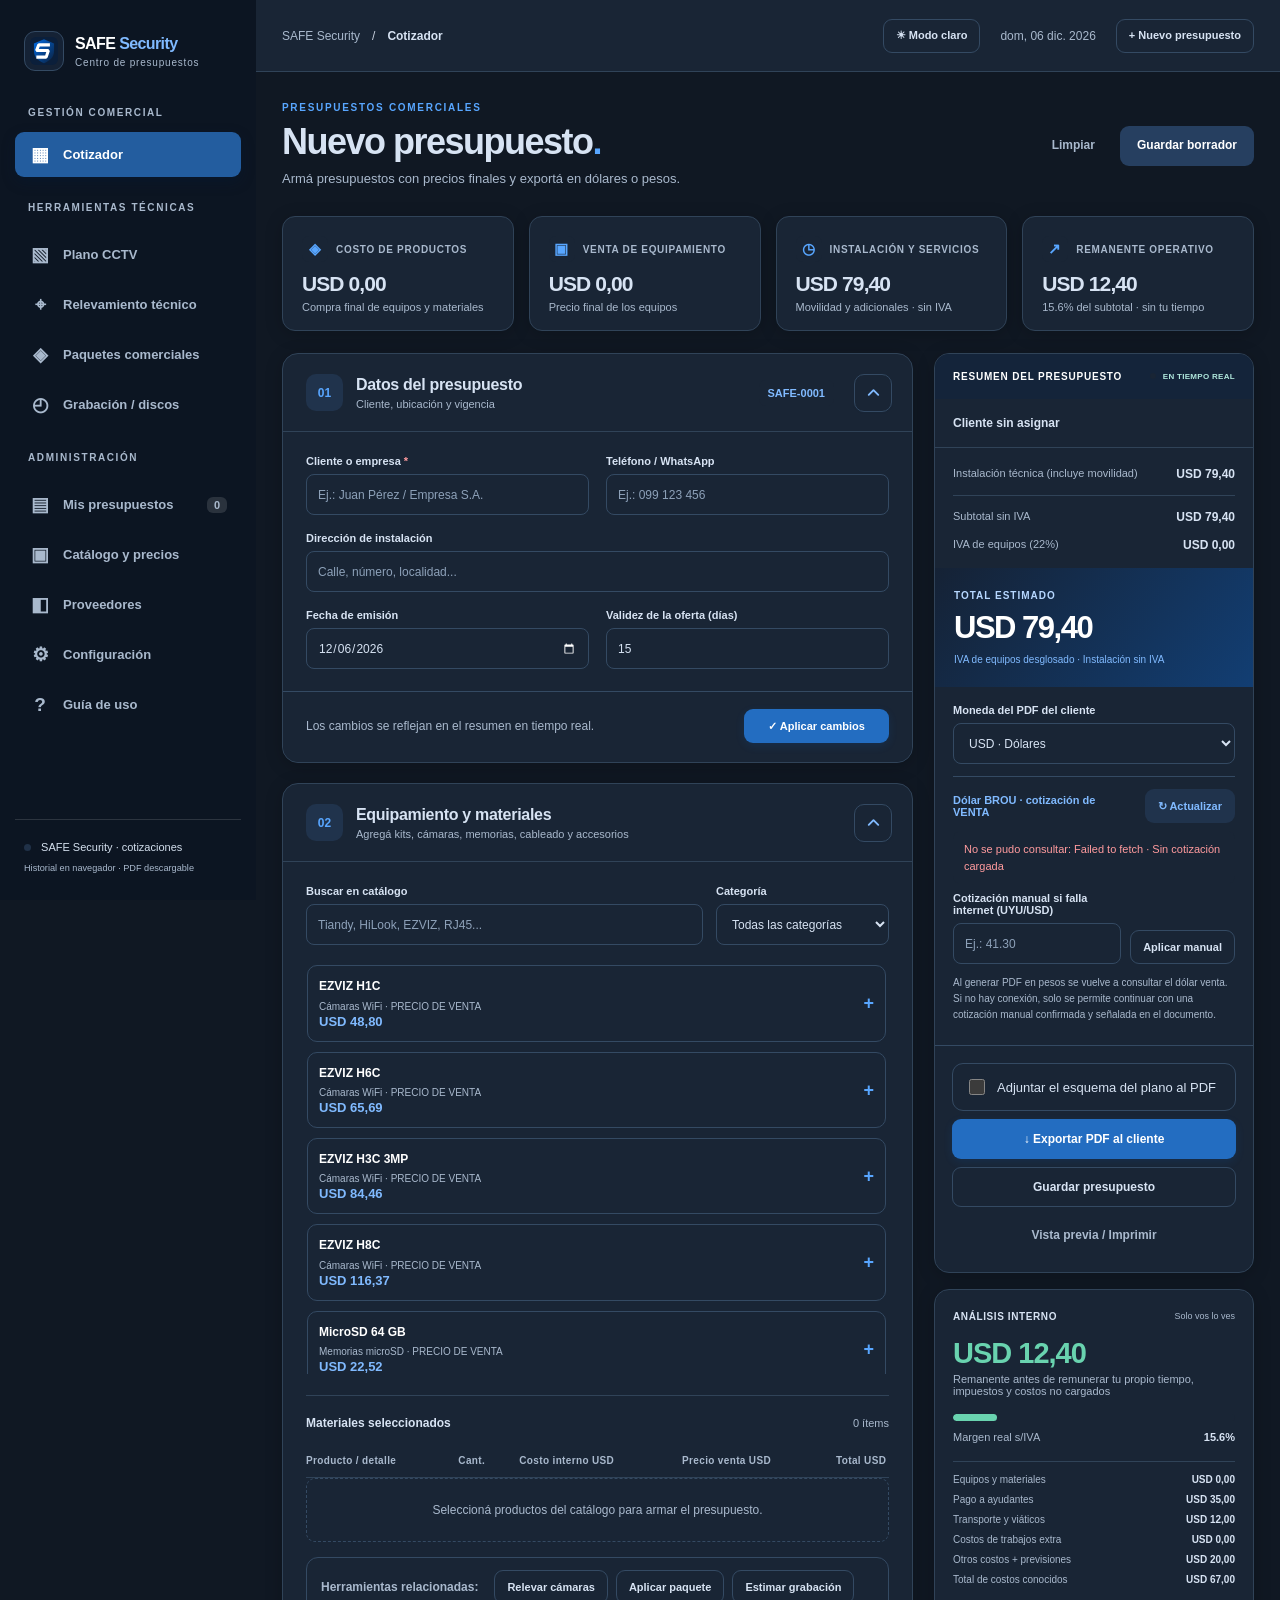
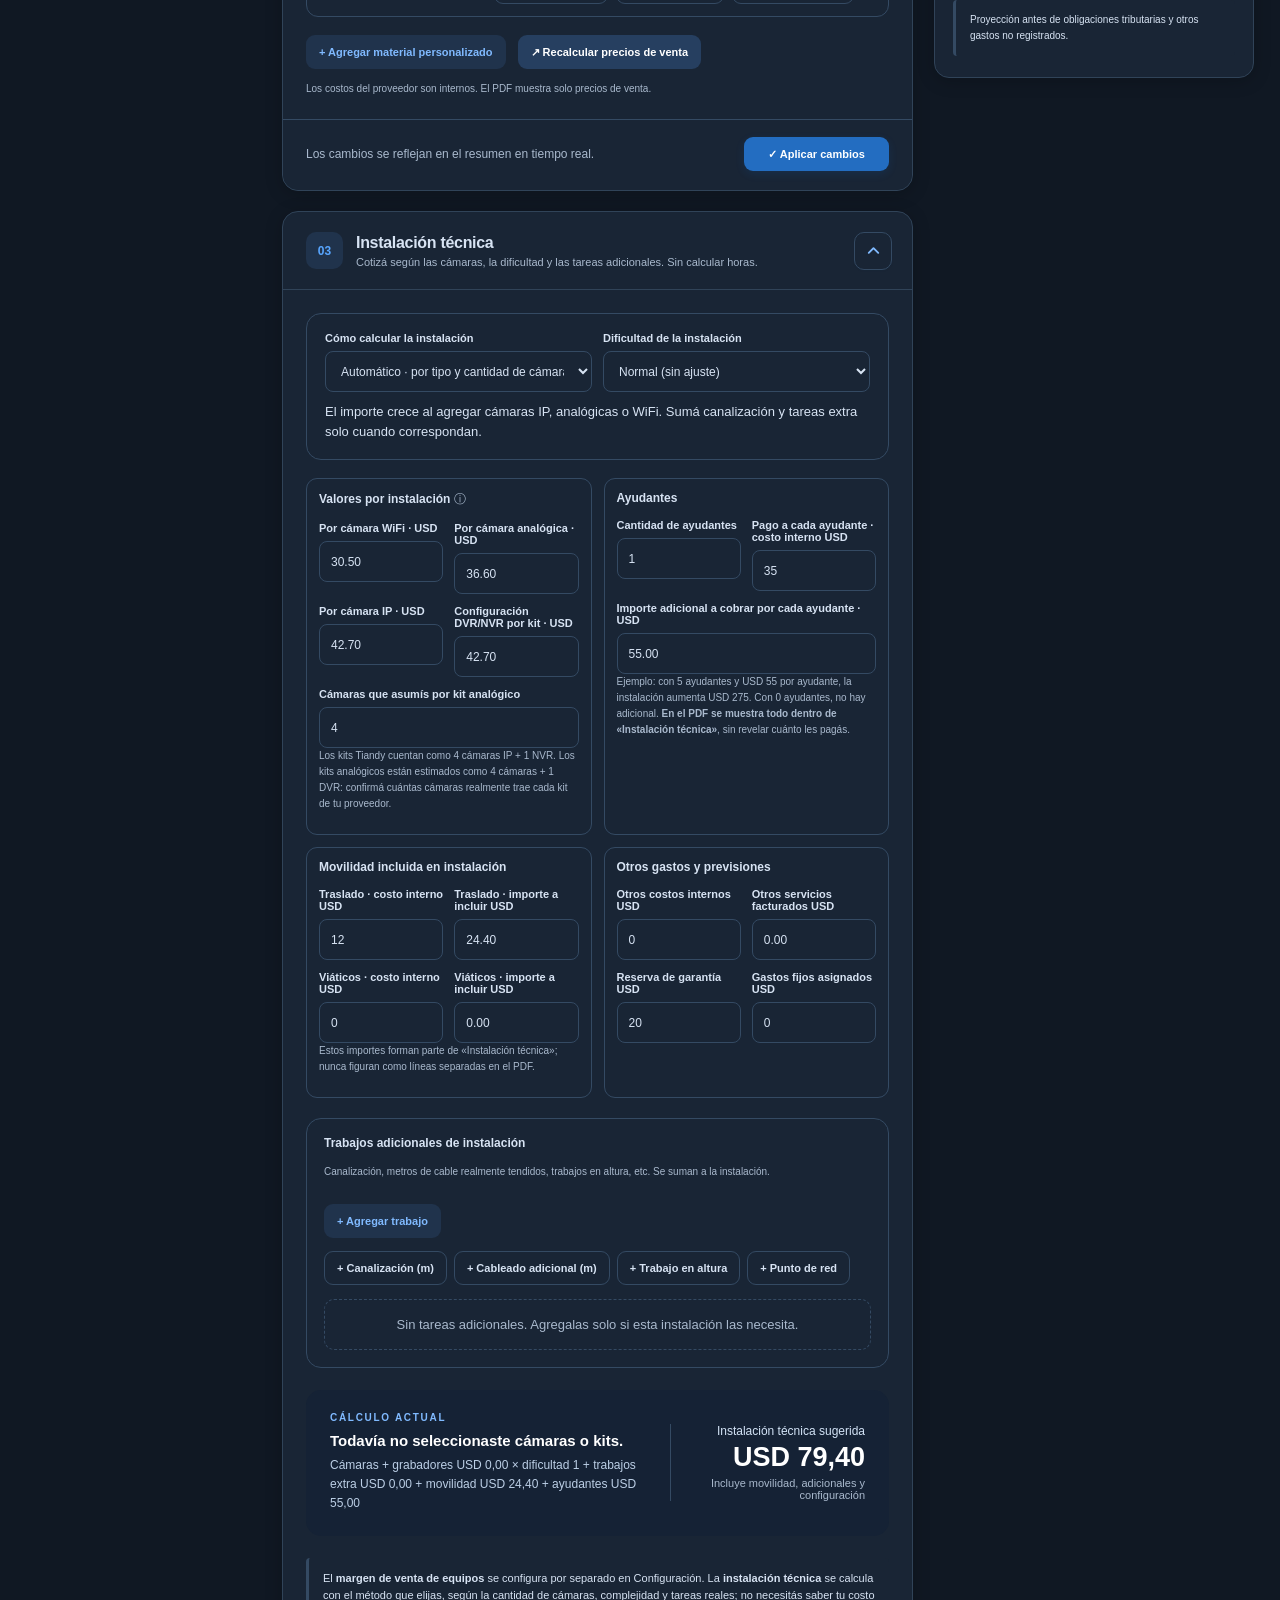
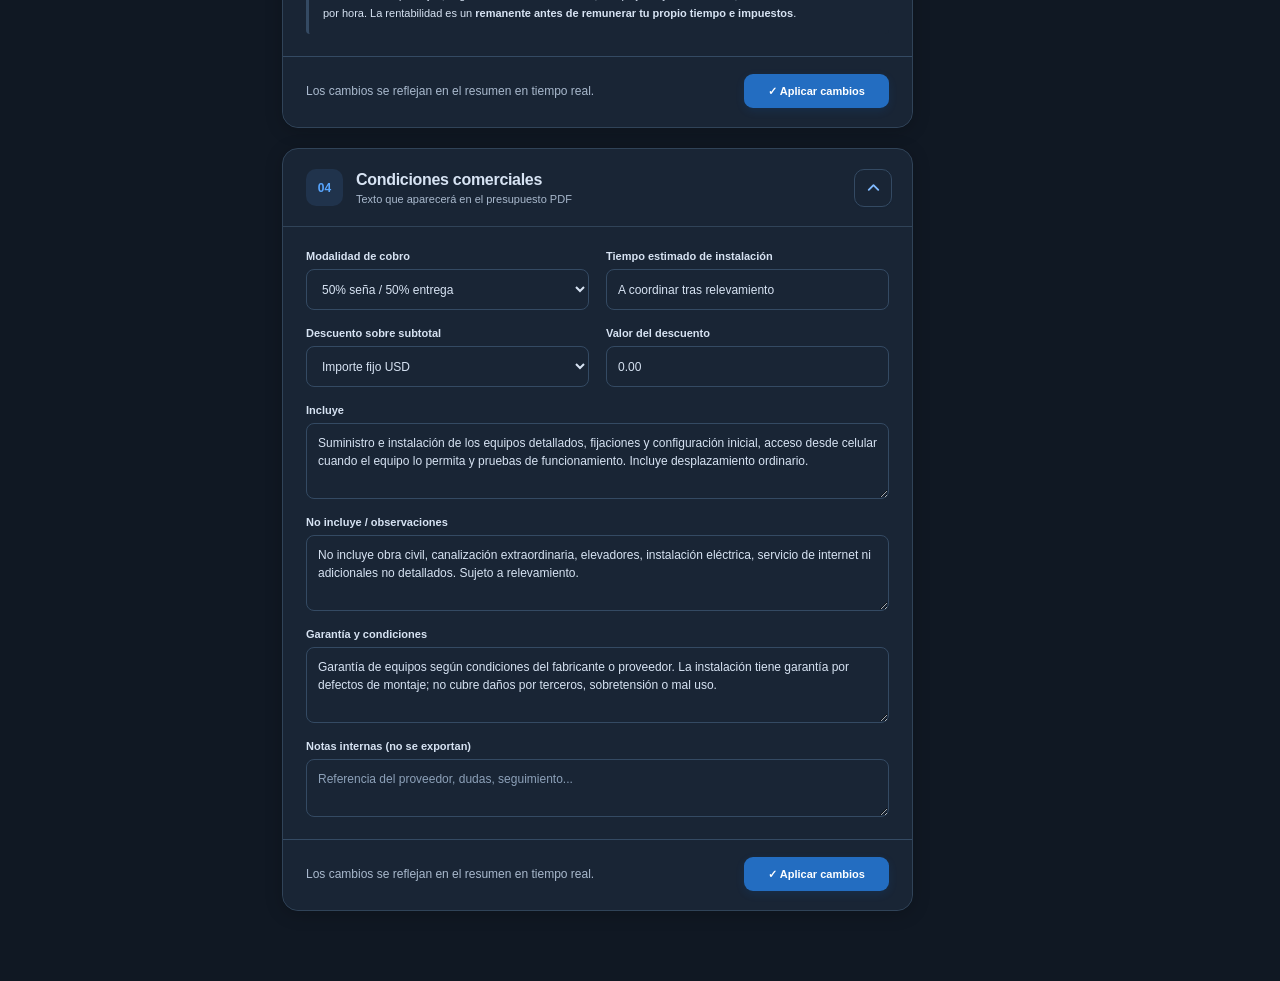
==== index.html @ 1096b764 "feat: SAFE Security Manager v1.9 - cotizador CCTV con planner de planos Cotizador con catalogo de pa" ====
<!doctype html>
<html lang="es-UY">
<head>
  <meta charset="UTF-8"/>
  <meta name="viewport" content="width=device-width,initial-scale=1"/>
  <meta name="theme-color" content="#0b1f3b"/>
  <meta name="description" content="SAFE Security — Cotizador profesional de cámaras, materiales e instalaciones"/>
  <title>SAFE Security | Manager v1.9</title>
  <link rel="icon" type="image/svg+xml" href="assets/favicon.svg"/>
  <script src="theme.js"></script>
  <link rel="stylesheet" href="styles.css"/>
  <link rel="stylesheet" href="dark-theme.css"/>
  <link rel="stylesheet" href="planner-integration.css"/>
</head>
<body>
<div class="app-shell">
  <aside class="sidebar" id="sidebar">
    <div class="side-brand"><div class="side-symbol"><img src="assets/favicon.svg" alt="S"/></div><div><strong>SAFE <span>Security</span></strong><small>Centro de presupuestos</small></div></div>
    <div class="nav-kicker">GESTIÓN COMERCIAL</div>
    <nav aria-label="Navegación principal" id="nav">
      <button class="nav-item is-active" data-view="cotizador"><span class="ico">▦</span> Cotizador</button>
      <div class="nav-kicker nav-kicker-extra">HERRAMIENTAS TÉCNICAS</div>
      <button class="nav-item" data-view="plano"><span class="ico">▧</span> Plano CCTV</button>
      <button class="nav-item" data-view="relevamiento"><span class="ico">⌖</span> Relevamiento técnico</button>
      <button class="nav-item" data-view="paquetes"><span class="ico">◈</span> Paquetes comerciales</button>
      <button class="nav-item" data-view="almacenamiento"><span class="ico">◴</span> Grabación / discos</button>
      <div class="nav-kicker nav-kicker-extra">ADMINISTRACIÓN</div>
      <button class="nav-item" data-view="presupuestos"><span class="ico">▤</span> Mis presupuestos <span class="nav-counter" id="savedCounter">0</span></button>
      <button class="nav-item" data-view="catalogo"><span class="ico">▣</span> Catálogo y precios</button>
      <button class="nav-item" data-view="proveedores"><span class="ico">◧</span> Proveedores</button>
      <button class="nav-item" data-view="configuracion"><span class="ico">⚙</span> Configuración</button>
      <button class="nav-item" data-view="ayuda"><span class="ico">?</span> Guía de uso</button>
    </nav>
    <div class="side-bottom"><span class="connected-dot"></span> SAFE Security · cotizaciones<br/><small class="storage-hint">Historial en navegador · PDF descargable</small></div>
  </aside>

  <div class="main-area">
    <header class="topbar"><button class="mobile-menu btn-icon" id="menuToggle" aria-label="Abrir menú">☰</button><div class="breadcrumb"><span>SAFE Security</span><span class="separator">/</span><strong id="currentPageLabel">Cotizador</strong></div><div class="topbar-right"><button class="btn btn-outline btn-sm" type="button" data-theme-toggle>☀ Modo claro</button><span class="top-date" id="todayLabel"></span><button class="btn btn-outline btn-sm" id="newQuoteTop">+ Nuevo presupuesto</button></div></header>
    <main>
      <section id="view-cotizador" class="view active-view">
        <div class="page-heading"><div><div class="eyebrow">PRESUPUESTOS COMERCIALES</div><h1>Nuevo presupuesto<span class="heading-dot">.</span></h1><p>Armá presupuestos con precios finales y exportá en dólares o pesos.</p></div><div class="heading-actions"><button class="btn btn-ghost" id="resetQuote">Limpiar</button><button class="btn btn-secondary" id="saveQuoteTop">Guardar borrador</button></div></div>
        <div class="metrics" id="metrics"></div>
        <div class="workspace">
          <div class="editor-column">
            <section class="panel collapsible-panel"><div class="panel-head"><div class="panel-icon">01</div><div><h2>Datos del presupuesto</h2><p>Cliente, ubicación y vigencia</p></div><span class="panel-head-right" id="quoteIdChip">SAFE-0001</span></div>
              <div class="panel-body"><div class="field-grid"><label class="field"><span>Cliente o empresa <b>*</b></span><input id="clientName" maxlength="120" placeholder="Ej.: Juan Pérez / Empresa S.A." autocomplete="off"/></label><label class="field"><span>Teléfono / WhatsApp</span><input id="clientPhone" maxlength="60" placeholder="Ej.: 099 123 456"/></label><label class="field field-wide"><span>Dirección de instalación</span><input id="clientAddress" maxlength="180" placeholder="Calle, número, localidad..."/></label><label class="field"><span>Fecha de emisión</span><input id="issueDate" type="date"/></label><label class="field"><span>Validez de la oferta (días)</span><input id="validDays" type="number" min="1" max="365" step="1"/></label></div></div></section>
            <section class="panel collapsible-panel"><div class="panel-head"><div class="panel-icon">02</div><div><h2>Equipamiento y materiales</h2><p>Agregá kits, cámaras, memorias, cableado y accesorios</p></div></div>
              <div class="panel-body"><div class="catalog-controls"><label class="field field-grow"><span>Buscar en catálogo</span><input id="productSearch" placeholder="Tiandy, HiLook, EZVIZ, RJ45..."/></label><label class="field" style="min-width:150px"><span>Categoría</span><select id="categoryFilter"></select></label></div><div class="products-grid" id="productPicker"></div><div class="section-subheading"><strong>Materiales seleccionados</strong><span id="itemCount">0 ítems</span></div><div class="item-table-wrap"><table class="item-table"><thead><tr><th>Producto / detalle</th><th>Cant.</th><th>Costo interno USD</th><th>Precio venta USD</th><th>Total USD</th><th></th></tr></thead><tbody id="quoteItems"></tbody></table><div class="empty-state" id="itemsEmpty">Seleccioná productos del catálogo para armar el presupuesto.</div></div><div class="tech-quicklinks"><span>Herramientas relacionadas:</span><button type="button" class="btn btn-outline btn-sm" data-view="relevamiento">Relevar cámaras</button><button type="button" class="btn btn-outline btn-sm" data-view="paquetes">Aplicar paquete</button><button type="button" class="btn btn-outline btn-sm" data-view="almacenamiento">Estimar grabación</button></div><div class="inline-actions"><button class="btn btn-light btn-sm" id="addCustomProduct">+ Agregar material personalizado</button><button class="btn btn-secondary btn-sm" id="repriceItems">↗ Recalcular precios de venta</button><span class="tiny-muted">Los costos del proveedor son internos. El PDF muestra solo precios de venta.</span></div></div></section>
            <section class="panel collapsible-panel" id="installationSection"><div class="panel-head"><div class="panel-icon">03</div><div><h2>Instalación técnica</h2><p>Cotizá según las cámaras, la dificultad y las tareas adicionales. Sin calcular horas.</p></div></div>
              <div class="panel-body">
                <div class="install-mode-banner">
                  <div class="field-grid two">
                    <label class="field"><span>Cómo calcular la instalación</span><select id="installMode"><option value="auto">Automático · por tipo y cantidad de cámaras</option><option value="percent">Porcentaje sobre sistemas instalados</option><option value="fixed">Precio base manual</option></select></label>
                    <label class="field"><span>Dificultad de la instalación</span><select id="installDifficulty"><option value="simple">Sencilla (−15%)</option><option value="normal">Normal (sin ajuste)</option><option value="complex">Compleja (+30%)</option><option value="veryComplex">Muy compleja (+55%)</option></select></label>
                  </div>
                  <div class="install-mode-description" id="installModeExplanation"></div>
                </div>
                <div class="install-grid install-pricing-grid">
                  <div class="mini-section" id="installAutomaticOptions"><div class="mini-title">Valores por instalación <span class="hint" title="Tarifas sugeridas iniciales; podés modificarlas para cada presupuesto.">ⓘ</span></div><div class="field-grid two">
                    <label class="field"><span>Por cámara WiFi · USD</span><input id="installWifiRate" type="number" min="0" step="1"/></label>
                    <label class="field"><span>Por cámara analógica · USD</span><input id="installAnalogRate" type="number" min="0" step="1"/></label>
                    <label class="field"><span>Por cámara IP · USD</span><input id="installIpRate" type="number" min="0" step="1"/></label>
                    <label class="field"><span>Configuración DVR/NVR por kit · USD</span><input id="installRecorderRate" type="number" min="0" step="1"/></label>
                    <label class="field field-wide"><span>Cámaras que asumís por kit analógico</span><input id="analogCamerasPerKit" type="number" min="0" step="1"/></label>
                  </div><p class="tiny-muted">Los kits Tiandy cuentan como 4 cámaras IP + 1 NVR. Los kits analógicos están estimados como 4 cámaras + 1 DVR: confirmá cuántas cámaras realmente trae cada kit de tu proveedor.</p></div>
                  <div class="mini-section" id="installPercentageOptions" hidden><div class="mini-title">Porcentaje de instalación</div><div class="field-grid"><label class="field"><span>Porcentaje sobre la venta de kits y cámaras (%)</span><input id="installPercent" type="number" min="0" max="500" step="1"/></label></div><p class="tiny-muted">Se calcula solo sobre cámaras WiFi y kits IP/analógicos; no aumenta al agregar memorias, fichas o rollos de cable. Los trabajos extra y la movilidad se suman dentro de instalación técnica.</p></div>
                  <div class="mini-section" id="installFixedOptions" hidden><div class="mini-title">Precio base personalizado</div><div class="field-grid"><label class="field"><span>Instalación base · USD (sin movilidad)</span><input id="installFixed" type="number" min="0" step="1"/></label></div><p class="tiny-muted">Ideal para presupuestos particulares. Se agregan luego los trabajos extra y la movilidad, dentro del mismo concepto «Instalación técnica».</p></div>
                  <div class="mini-section"><div class="mini-title">Ayudantes</div><div class="field-grid two"><label class="field"><span>Cantidad de ayudantes</span><input id="helperQty" type="number" min="0" step="1"/></label><label class="field"><span>Pago a cada ayudante · costo interno USD</span><input id="helperPayEach" type="number" min="0" step="1"/></label><label class="field field-wide"><span>Importe adicional a cobrar por cada ayudante · USD</span><input id="helperSaleEach" type="number" min="0" step="1"/></label></div><p class="tiny-muted">Ejemplo: con 5 ayudantes y USD 55 por ayudante, la instalación aumenta USD 275. Con 0 ayudantes, no hay adicional. <b>En el PDF se muestra todo dentro de «Instalación técnica»</b>, sin revelar cuánto les pagás.</p><p id="helperLegacyNote" class="info-note small" hidden>Este presupuesto se creó antes de esta mejora. Para no modificar el precio original, el adicional de ayudantes se activará cuando cambies su cantidad o el importe a cobrar.</p></div>
                  <div class="mini-section"><div class="mini-title">Movilidad incluida en instalación</div><div class="field-grid two"><label class="field"><span>Traslado · costo interno USD</span><input id="transportCost" type="number" min="0" step="1"/></label><label class="field"><span>Traslado · importe a incluir USD</span><input id="transportSell" type="number" min="0" step="1"/></label><label class="field"><span>Viáticos · costo interno USD</span><input id="perDiemCost" type="number" min="0" step="1"/></label><label class="field"><span>Viáticos · importe a incluir USD</span><input id="perDiemSell" type="number" min="0" step="1"/></label></div><p class="tiny-muted">Estos importes forman parte de «Instalación técnica»; nunca figuran como líneas separadas en el PDF.</p></div>
                  <div class="mini-section"><div class="mini-title">Otros gastos y previsiones</div><div class="field-grid two"><label class="field"><span>Otros costos internos USD</span><input id="otherCost" type="number" min="0" step="1"/></label><label class="field"><span>Otros servicios facturados USD</span><input id="otherSell" type="number" min="0" step="1"/></label><label class="field"><span>Reserva de garantía USD</span><input id="warrantyReserve" type="number" min="0" step="1"/></label><label class="field"><span>Gastos fijos asignados USD</span><input id="overhead" type="number" min="0" step="1"/></label></div></div>
                </div>
                <div class="install-tasks-panel"><div class="install-tasks-heading"><div><div class="mini-title">Trabajos adicionales de instalación</div><p class="tiny-muted">Canalización, metros de cable realmente tendidos, trabajos en altura, etc. Se suman a la instalación.</p></div><button class="btn btn-light btn-sm" id="addInstallTask">+ Agregar trabajo</button></div><div class="install-presets"><button type="button" class="btn btn-outline btn-sm" data-task-preset="canal">+ Canalización (m)</button><button type="button" class="btn btn-outline btn-sm" data-task-preset="cable">+ Cableado adicional (m)</button><button type="button" class="btn btn-outline btn-sm" data-task-preset="altura">+ Trabajo en altura</button><button type="button" class="btn btn-outline btn-sm" data-task-preset="red">+ Punto de red</button></div><div id="installTasksList"></div></div>
                <div class="installation-calculation"><div><div class="eyebrow">CÁLCULO ACTUAL</div><div class="install-count-summary" id="installCounts"></div><div class="install-calculation-detail" id="installCalculationDetail"></div></div><div class="installation-estimated"><span>Instalación técnica sugerida</span><strong id="installSalePreview">USD 0,00</strong><small>Incluye movilidad, adicionales y configuración</small></div></div>
                <div class="info-note">El <b>margen de venta de equipos</b> se configura por separado en Configuración. La <b>instalación técnica</b> se calcula con el método que elijas, según la cantidad de cámaras, complejidad y tareas reales; no necesitás saber tu costo por hora. La rentabilidad es un <b>remanente antes de remunerar tu propio tiempo e impuestos</b>.</div>
              </div>
            </section>
            <section class="panel collapsible-panel"><div class="panel-head"><div class="panel-icon">04</div><div><h2>Condiciones comerciales</h2><p>Texto que aparecerá en el presupuesto PDF</p></div></div><div class="panel-body"><div class="field-grid"><label class="field"><span>Modalidad de cobro</span><select id="paymentTerms"><option value="50% de seña y 50% contra entrega">50% seña / 50% entrega</option><option value="100% al finalizar la instalación">100% al finalizar</option><option value="100% por adelantado">100% por adelantado</option><option value="A convenir">A convenir</option></select></label><label class="field"><span>Tiempo estimado de instalación</span><input id="leadTime" maxlength="100" placeholder="Ej.: 1 jornada"/></label><label class="field"><span>Descuento sobre subtotal</span><select id="discountType"><option value="amount">Importe fijo USD</option><option value="percent">Porcentaje (%)</option></select></label><label class="field"><span>Valor del descuento</span><input id="discountValue" type="number" min="0" step="0.5"/></label><label class="field field-wide"><span>Incluye</span><textarea id="scopeIncluded" rows="3"></textarea></label><label class="field field-wide"><span>No incluye / observaciones</span><textarea id="scopeExcluded" rows="3"></textarea></label><label class="field field-wide"><span>Garantía y condiciones</span><textarea id="warrantyText" rows="3"></textarea></label><label class="field field-wide"><span>Notas internas (no se exportan)</span><textarea id="internalNotes" rows="2" placeholder="Referencia del proveedor, dudas, seguimiento..."></textarea></label></div></div></section>
          </div>
          <aside class="summary-column"><div class="summary-sticky"><section class="summary-panel"><div class="summary-header"><span>RESUMEN DEL PRESUPUESTO</span><span class="live-status"><i></i> EN TIEMPO REAL</span></div><div class="summary-client" id="summaryClient">Cliente sin asignar</div><div id="summaryLines"></div><div class="summary-total"><small>TOTAL ESTIMADO</small><strong id="grandTotal">USD 0,00</strong><span id="taxModeCaption">precio final según configuración</span></div><div class="pdf-currency-box" id="currencyBox"><label class="field"><span>Moneda del PDF del cliente</span><select id="pdfCurrency"><option value="USD">USD · Dólares</option><option value="UYU">UYU · Pesos uruguayos</option></select></label><div class="fx-section"><div class="fx-title"><span>Dólar BROU · cotización de VENTA</span><button class="btn btn-light btn-sm" id="refreshFX" type="button">↻ Actualizar</button></div><div id="exchangeStatus" class="fx-status" aria-live="polite">Consultando cotización...</div><div class="fx-manual"><label class="field"><span>Cotización manual si falla internet (UYU/USD)</span><input id="fxRate" type="number" min="10" max="200" step="0.01" placeholder="Ej.: 41.30"/></label><button class="btn btn-outline btn-sm" id="confirmManualFX" type="button">Aplicar manual</button></div><p class="tiny-muted">Al generar PDF en pesos se vuelve a consultar el dólar venta. Si no hay conexión, solo se permite continuar con una cotización manual confirmada y señalada en el documento.</p></div></div><div class="summary-actions"><label class="check-compact"><input type="checkbox" id="attachPlanSchematic"> Adjuntar el esquema del plano al PDF</label><button class="btn btn-primary btn-full" id="generatePdf">↓ Exportar PDF al cliente</button><button class="btn btn-outline btn-full" id="saveQuote">Guardar presupuesto</button><button class="btn btn-ghost btn-full" id="printQuote">Vista previa / Imprimir</button></div></section><section class="profit-panel"><div class="profit-panel-head">ANÁLISIS INTERNO <span>Solo vos lo ves</span></div><div class="profit-big" id="profitValue">USD 0,00</div><div class="profit-sub" id="profitExplanation">Rentabilidad de esta instalación</div><div class="profit-track"><div id="profitBar"></div></div><div class="profit-meta"><span>Margen real s/IVA</span><strong id="profitPercent">0%</strong></div><div class="profit-costs" id="profitCosts"></div><div class="info-note small">Proyección antes de obligaciones tributarias y otros gastos no registrados.</div></section></div></aside>
        </div>
      </section>

      <section id="view-plano" class="view"><div class="planner-toolbar"><strong id="plannerQuoteLabel"></strong><span id="plannerSaveStatus" role="status"></span><button class="btn btn-outline btn-sm" id="plannerSurvey">Pasar al relevamiento</button><button class="btn btn-outline btn-sm" id="plannerCommercial">Materiales / cotizador</button><button class="btn btn-primary btn-sm" id="plannerTechnicalReport">Informe del plano</button><button class="btn btn-primary btn-sm" id="plannerFullscreen" type="button" aria-pressed="false">⛶ Pantalla completa</button></div><iframe allow="fullscreen" allowfullscreen id="safePlannerFrame" title="Editor de planos CCTV" class="safe-planner-frame"></iframe><section id="plannerMaterials" class="panel" hidden><div class="panel-body"><h2>Agregar materiales del catálogo</h2><p>Seleccioná unidades reales: un kit se agrega como un kit, no por cada cámara. Los precios usan el catálogo, IVA y margen de SAFE.</p><div class="planner-material-row"><select id="plannerProduct" aria-label="Producto del catálogo"></select><input id="plannerProductQty" type="number" min="1" max="999" step="1" value="1" aria-label="Cantidad de unidades"><button class="btn btn-primary" id="plannerAddProduct">Agregar al presupuesto</button><button class="btn btn-outline" data-view="cotizador">Ir al cotizador</button></div><p class="tiny-muted">Para calcular cable, conectores y cajas a partir de las distancias, pasá el plano al relevamiento y revisá sus materiales pendientes.</p></div></section></section>
      <section id="view-presupuestos" class="view"><div class="page-heading"><div><div class="eyebrow">HISTORIAL LOCAL</div><h1>Mis presupuestos<span class="heading-dot">.</span></h1><p>Consultá, duplicá, editá y exportá cotizaciones guardadas.</p></div><button class="btn btn-primary" data-action="new-quote">+ Crear presupuesto</button></div><div class="panel"><div class="panel-body"><div class="catalog-controls"><label class="field field-grow"><span>Buscar cliente o número</span><input id="quoteSearch" placeholder="Buscar presupuesto..."/></label><button class="btn btn-outline align-end" id="backupFromSaved">Exportar respaldo JSON</button></div><div class="archive-info"><div><strong>Archivo de cotizaciones</strong><p id="storageStatus">Comprobando guardado en carpeta...</p></div><button class="btn btn-outline btn-sm" type="button" id="chooseArchiveFolder">Seleccionar carpeta</button></div><div id="savedQuotesList"></div></div></div></section>
      <section id="view-catalogo" class="view"><div class="page-heading"><div><div class="eyebrow">LISTA DE PROVEEDORES</div><h1>Catálogo y precios<span class="heading-dot">.</span></h1><p>Precios finales por artículo en su moneda de compra.</p></div><div class="heading-actions"><button class="btn btn-outline" id="restoreCatalog">Restaurar catálogo inicial</button><button class="btn btn-primary" id="createCatalogProduct">+ Producto personalizado</button></div></div><div class="panel"><div class="panel-body"><div class="info-note" style="margin-bottom:18px">Los productos del proveedor se cargaron en USD y los accesorios en UYU. Los precios se muestran finales, con los impuestos de compra incorporados. Si cambiás el costo de un producto en el catálogo, se usará en presupuestos nuevos; los ya guardados conservan sus importes.</div><div class="table-scroll"><table class="data-table"><thead><tr><th>Producto</th><th>Categoría</th><th>Costo final (moneda original)</th><th>Incluye / observaciones</th><th></th></tr></thead><tbody id="catalogTable"></tbody></table></div></div></div></section>
      <section id="view-proveedores" class="view module-spaced-view">
        <div class="page-heading"><div><div class="eyebrow">DIRECTORIO DE COMPRAS</div><h1>Proveedores<span class="heading-dot">.</span></h1><p>Guardá tus distribuidores y accedé a sus páginas desde un único lugar. Datos solo de uso interno.</p></div><button class="btn btn-primary" id="addSupplier" type="button">+ Nuevo proveedor</button></div>
        <section class="panel"><div class="panel-body">
          <div class="catalog-controls"><label class="field field-grow"><span>Buscar proveedor</span><input id="supplierSearch" placeholder="Nombre, marcas, contacto o ciudad..." autocomplete="off"/></label><label class="field supplier-filter"><span>Ordenar por</span><select id="supplierSort"><option value="name">Nombre (A–Z)</option><option value="recent">Última actualización</option></select></label></div>
          <div class="supplier-toolbar"><span id="supplierCount" class="tiny-muted">0 proveedores</span><span class="tiny-muted">No aparecen en el PDF del cliente · se incluyen en el respaldo JSON</span></div>
          <div class="supplier-grid" id="supplierList"></div>
          <div class="supplier-empty" id="supplierEmpty" hidden><div class="supplier-empty-icon">◧</div><h3>No hay proveedores para mostrar</h3><p>Agregá tu primer proveedor con su nombre, sitio web y datos de contacto.</p><button class="btn btn-primary btn-sm" id="supplierEmptyAdd" type="button">+ Crear proveedor</button></div>
        </div></section>
        <section class="panel" aria-label="Guardado y respaldos de proveedores">
          <div class="panel-head"><div class="panel-icon">02</div><div><h2>Guardado y respaldo</h2><p>Conservá tus contactos aunque cambies de computadora</p></div></div>
          <div class="panel-body">
            <p class="body-copy">Al abrir SAFE Security con <strong>INICIAR-COTIZADOR.bat y Python 3</strong>, los proveedores se guardan en <code>proveedores/proveedores.json</code> dentro de la carpeta del programa. En modo navegador se guardan localmente en ese navegador; si elegiste una carpeta autorizada, también puede existir <code>cotizaciones/proveedores.json</code>.</p>
            <div class="info-note small" style="margin-top:12px">Para respaldar toda la información (proveedores, productos, paquetes, cotizaciones y configuración), descargá el JSON completo y conservá una copia fuera de la carpeta del programa. El archivo contiene información interna: no lo envíes al cliente.</div>
            <div class="inline-actions supplier-backup-actions">
              <button type="button" class="btn btn-primary" id="supplierBackupNow">↓ Descargar respaldo completo</button>
              <button type="button" class="btn btn-outline" data-view="configuracion">Ver configuración y respaldos</button>
            </div>
          </div>
        </section>
        <div class="info-note supplier-disclaimer">Los enlaces abren la página del proveedor en otra pestaña. No se almacenan claves, sesiones ni credenciales comerciales. Si abrís el cotizador desde otra computadora, importá tu respaldo para recuperar este directorio.</div>
      </section>
      <section id="view-configuracion" class="view"><div class="page-heading"><div><div class="eyebrow">TU EMPRESA</div><h1>Configuración<span class="heading-dot">.</span></h1><p>Datos de contacto, logo, márgenes e impuestos.</p></div><button class="btn btn-primary" id="saveSettings">Guardar configuración</button></div><div class="settings-layout"><section class="panel collapsible-panel"><div class="panel-head"><div class="panel-icon">01</div><div><h2>Identidad corporativa</h2><p>Aparece en los PDF de cotización</p></div></div><div class="panel-body"><div class="logo-preview"><img id="settingLogoPreview" src="assets/logo-safe-security.png" alt="Logo SAFE Security"/></div><div class="inline-actions"><label class="btn btn-outline btn-sm upload-button">Subir logo propio <input id="logoUpload" type="file" accept="image/png,image/jpeg,image/webp" hidden/></label><button class="btn btn-ghost btn-sm" id="resetLogo">Usar logo incluido</button></div><p class="tiny-muted">Se incorporó el logo recortado de tu imagen de identidad. Si tenés el SVG o PNG original, subilo para mejor nitidez. Archivo recomendado: PNG/JPG liviano.</p><div class="field-grid"><label class="field"><span>Nombre comercial</span><input id="companyName" maxlength="80"/></label><label class="field"><span>Teléfono / WhatsApp</span><input id="companyPhone" maxlength="80" placeholder="Ej.: +598 99 123 456"/></label><label class="field"><span>Correo electrónico</span><input id="companyEmail" type="email" maxlength="120" placeholder="ventas@tudominio.com"/></label><label class="field"><span>Sitio web / Instagram</span><input id="companyWeb" maxlength="120" placeholder="@safesecurity.uy"/></label><label class="field field-wide"><span>Ciudad / dirección comercial</span><input id="companyAddress" maxlength="160" placeholder="Montevideo, Uruguay"/></label></div></div></section><section class="panel collapsible-panel"><div class="panel-head"><div class="panel-icon">02</div><div><h2>Precios e impuestos</h2><p>Valores sugeridos; adaptalos a tu régimen tributario</p></div></div><div class="panel-body"><div class="field-grid"><label class="field"><span>Margen comercial sobre precio de venta (%)</span><input id="defaultMargin" type="number" min="0" max="95" step="1"/></label><label class="field"><span>IVA de equipos (%)</span><input id="saleTaxRate" type="number" min="0" max="100" step="0.5"/></label><input type="hidden" id="taxMode" value="iva"/><div class="info-note field-wide">Todos los precios visibles son finales. El PDF muestra el IVA calculado para los equipos y la instalación se configura inicialmente sin IVA. Confirmá con tu contador si corresponde que la instalación se facture sin IVA; esta opción es un cálculo comercial, no una determinación tributaria.</div><label class="field"><span>IVA de instalación y servicios (%)</span><input id="serviceTaxRate" type="number" min="0" max="100" step="0.5" value="0"/></label><label class="field"><span>IVA de compra de insumos (%)</span><input id="purchaseTaxRate" type="number" min="0" max="100" step="0.5"/></label><label class="field"><span>Decimales del presupuesto</span><select id="currencyDecimals"><option value="2">2 decimales</option><option value="0">Sin decimales</option></select></label></div><div class="info-note"><strong>Seguridad comercial:</strong> se sugiere automáticamente un precio de venta con el margen configurado. El PDF no incluye costos del proveedor; se bloquea su exportación si un producto tiene precio de venta igual o inferior al costo. El botón «Recalcular precios de venta» actualiza los artículos del presupuesto, incluso si los agregaste antes de cambiar el margen.<br><br>El margen se aplica sobre el costo neto cuando el IVA de compras es recuperable, y el IVA de equipos ya está incorporado en los precios visibles. Confirmá con tu contador si este tratamiento corresponde a tu régimen.</div></div></section><section class="panel"><div class="panel-head"><div class="panel-icon">03</div><div><h2>Respaldo de información</h2><p>Presupuestos, catálogo, proveedores y preferencias</p></div></div><div class="panel-body"><p class="body-copy">El historial se guarda en el navegador. Cuando abrís el cotizador con el iniciador local compatible, también guarda archivos en la carpeta <b>cotizaciones/</b> del proyecto. No envía información a servicios externos. Para no perder el historial al borrar los datos del navegador, exportá un respaldo regularmente.</p><p id="storageSettingsStatus" class="info-note small">Modo navegador: historial local y descargas. Para guardado automático en carpeta, iniciá con INICIAR-COTIZADOR.bat y Python 3.</p><div class="stacked-actions"><button class="btn btn-secondary" id="exportBackup">↓ Descargar respaldo JSON</button><label class="btn btn-outline upload-button">↑ Importar respaldo JSON <input type="file" accept="application/json,.json" hidden id="importBackup"/></label></div><p class="tiny-muted">Importar un respaldo reemplaza el catálogo, los presupuestos y la configuración existentes; se solicita confirmación.</p></div></section></div></section>
      <!-- Vistas técnicas integradas: se cargan desde technical.js -->
      <section id="view-relevamiento" class="view module-spaced-view"></section>
      <section id="view-paquetes" class="view module-spaced-view"></section>
      <section id="view-almacenamiento" class="view module-spaced-view"></section>
      <section id="view-ayuda" class="view"><div class="page-heading"><div><div class="eyebrow">CÓMO FUNCIONA</div><h1>Guía de uso<span class="heading-dot">.</span></h1><p>De los costos de proveedor al presupuesto que recibe tu cliente.</p></div></div><div class="help-grid"><article class="panel"><div class="panel-body"><span class="help-number">01</span><h3>Configurá tu empresa</h3><p>Cargá WhatsApp, contacto comercial, porcentaje de IVA y margen objetivo en Configuración. Los productos se agregan con precio de venta sugerido, nunca al costo del proveedor. Podés reemplazar el logo por su original.</p></div></article><article class="panel"><div class="panel-body"><span class="help-number">02</span><h3>Agregá productos</h3><p>Elegí un kit Tiandy IP, una cámara EZVIZ o un kit analógico. Agregá cable, fichas y cualquier material personalizado. Los precios de venta incluyen IVA. Podés editarlos o recalcularlos todos con el margen definido.</p></div></article><article class="panel"><div class="panel-body"><span class="help-number">03</span><h3>Cotizá la instalación automáticamente</h3><p>Elegí cobrar por tipo y cantidad de cámaras, por porcentaje de sistemas o con un precio base manual. Agregá canalización, trabajos extra, ayudantes y movilidad. Al cambiar la cantidad de ayudantes, su adicional configurable modifica el precio de instalación. Usá «Aplicar cambios» para confirmar y guardar el borrador de cada módulo. Todo sale agrupado como instalación técnica.</p></div></article><article class="panel"><div class="panel-body"><span class="help-number">04</span><h3>Generá el PDF</h3><p>Ingresá el cliente, las condiciones y descargá un PDF auténtico con el logo. Elegí USD o pesos uruguayos (dólar venta BROU); el IVA de equipamiento aparece desglosado; la instalación se configura sin IVA. Tus costos internos y margen NO se incluyen en ese archivo.</p></div></article></div><section class="panel"><div class="panel-head"><div class="panel-icon">!</div><div><h2>Aclaraciones técnicas y comerciales</h2></div></div><div class="panel-body help-content"><p><b>Los equipos analógicos se usan con DVR/XVR, no con NVR.</b> Las descripciones de kits analógicos indican DVR de 4 canales, pero el detalle provisto no confirma de forma expresa cuántas cámaras trae cada kit. Verificá ese punto con tu proveedor antes de presupuestar.</p><p><b>Los kits Tiandy IP</b> sí detallan 4 cámaras, NVR, cajas, HDD de 500 GB y 75 m de cable. Falta canalización y fichas de red.</p><p><b>Las cámaras WiFi EZVIZ</b> no incluyen tarjeta microSD, toma o enchufe, caja estanca ni canalización. Añadí lo necesario según cada caso.</p><p><b>IVA y rentabilidad</b>: el programa no reemplaza un sistema contable. La instalación se configuró sin IVA porque así lo solicitaste, pero debe validarse con un contador antes de emitir facturas. En régimen general, el IVA de compras y ventas se trata separadamente; en otras modalidades puede integrar el costo. Confirmá cómo facturar y qué tributos pagar con tu contador.</p><p><b>Guardar PDF</b>: «Exportar PDF» genera un archivo descargable y, usando el iniciador local, también conserva PDF y JSON en la carpeta interna <b>cotizaciones/</b>, sin conexión a servicios externos. «Vista previa / Imprimir» utiliza además la función de impresión del navegador.</p><p><b>Protección de datos</b>: al almacenar datos localmente, no hay cuentas ni sincronización entre computadoras. Exportá el JSON para respaldarte y no uses computadoras compartidas sin medidas de privacidad.</p></div></section></section>
    </main>
  </div>
</div>
<div class="toast-wrap" id="toastWrap" aria-live="polite"></div>
<div class="modal-backdrop" id="modalBackdrop" hidden><div class="modal" role="dialog" aria-modal="true" aria-labelledby="modalTitle"><div class="modal-header"><h2 id="modalTitle">Editar</h2><button class="modal-close" id="modalClose" aria-label="Cerrar">×</button></div><div class="modal-content" id="modalContent"></div><div class="modal-footer"><button class="btn btn-ghost" id="modalCancel">Cancelar</button><button class="btn btn-primary" id="modalConfirm">Guardar</button></div></div></div>
<div class="safe-confirm-backdrop" id="safeConfirmBackdrop" hidden>
  <div class="safe-confirm" role="alertdialog" aria-modal="true" aria-labelledby="safeConfirmTitle" aria-describedby="safeConfirmMessage">
    <div class="safe-confirm-symbol" aria-hidden="true">!</div>
    <div class="safe-confirm-kicker">SAFE SECURITY · CONFIRMACIÓN</div>
    <h2 id="safeConfirmTitle">¿Confirmar acción?</h2>
    <p id="safeConfirmMessage"></p>
    <div class="safe-confirm-actions"><button type="button" class="btn btn-outline" id="safeConfirmCancel">Cancelar</button><button type="button" class="btn btn-primary" id="safeConfirmAccept">Confirmar</button></div>
  </div>
</div>
<script src="assets/logo-data.js"></script>
<script src="pdf.js"></script>
<script src="app.js"></script>
<script src="technical.js"></script>
<script src="planner-document.js"></script>
<script src="planner-integration.js"></script>
</body>
</html>
---- styles.css ----
:root{--navy:#0b1f3b;--navy2:#0e2a4f;--blue:#007bff;--blue-deep:#0060cc;--blue-soft:#eaf3ff;--surface:#fff;--bg:#f4f7fb;--text:#12233b;--muted:#6f7e92;--border:#e0e7f0;--green:#16825e;--red:#c84145;--radius:16px;--shadow:0 3px 18px rgba(12,39,74,.045)}*{box-sizing:border-box}html{scroll-behavior:smooth}body{margin:0;font-family:Inter,"Montserrat",-apple-system,BlinkMacSystemFont,"Segoe UI",Arial,sans-serif;color:var(--text);background:var(--bg);font-size:14px;-webkit-font-smoothing:antialiased}button,input,select,textarea{font:inherit}button{cursor:pointer}button:disabled{cursor:not-allowed;opacity:.45}button:focus-visible,input:focus-visible,select:focus-visible,textarea:focus-visible{outline:3px solid rgba(0,123,255,.2);outline-offset:1px}h1,h2,h3,p{margin-top:0}h1{font-size:clamp(28px,3vw,36px);letter-spacing:-1.5px;margin-bottom:7px;color:var(--navy);line-height:1.12}h2{font-size:16px;letter-spacing:-.3px}h3{font-size:17px}.app-shell{min-height:100vh;display:flex}.sidebar{background:var(--navy);width:256px;flex-shrink:0;min-height:100vh;display:flex;flex-direction:column;padding:26px 15px 19px;color:white;position:sticky;top:0;height:100vh;z-index:30}.side-brand{display:flex;align-items:center;gap:11px;padding:5px 9px 36px}.side-symbol{width:40px;height:40px;background:#17385e;border:1px solid #32557e;border-radius:11px;padding:5px}.side-symbol img{width:100%;height:100%}.side-brand strong{font-size:16px;font-weight:850;letter-spacing:-.6px;white-space:nowrap}.side-brand strong span{color:#5cb2ff}.side-brand small{display:block;font-size:10px;margin-top:4px;color:#9bb2ca;letter-spacing:.08em}.nav-kicker{font-size:10px;color:#7896b7;letter-spacing:1.6px;font-weight:800;padding:0 13px 14px}nav{display:flex;flex-direction:column;gap:5px}.nav-item{display:flex;align-items:center;gap:12px;width:100%;border:1px solid transparent;color:#b6c8dc;background:none;border-radius:9px;padding:12px 13px;text-align:left;font-size:13px;font-weight:620;transition:background .15s}.nav-item:hover{background:#18375c;color:white}.nav-item.is-active{background:#0874e5;color:#fff;box-shadow:0 5px 14px #001b3955}.ico{width:22px;font-size:19px;line-height:1;text-align:center}.nav-counter{margin-left:auto;background:#ffffff20;border-radius:6px;padding:2px 7px;font-size:11px}.side-bottom{margin-top:auto;border-top:1px solid #ffffff22;padding:18px 9px 3px;line-height:1.8;color:#d4e0ee;font-size:11px}.side-bottom small{color:#7794b4}.connected-dot{display:inline-block;background:#39d4a7;width:7px;height:7px;border-radius:50%;margin-right:7px}.main-area{min-width:0;flex:1}.topbar{height:72px;padding:0 38px;display:flex;align-items:center;justify-content:space-between;border-bottom:1px solid var(--border);background:#fff;gap:12px}.breadcrumb{display:flex;gap:12px;align-items:center;font-size:12px;color:var(--muted)}.breadcrumb strong{color:var(--navy)}.separator{color:#c8d1df}.topbar-right{display:flex;align-items:center;gap:20px}.top-date{font-size:12px;color:var(--muted)}main{max-width:1620px;margin:0 auto;padding:35px 38px 80px}.view{display:none}.view.active-view{display:block}.page-heading{display:flex;align-items:center;justify-content:space-between;gap:20px;margin-bottom:26px}.page-heading p{color:var(--muted);margin:0;font-size:13px;line-height:1.6}.eyebrow{font-size:10px;color:var(--blue);font-weight:800;letter-spacing:1.7px;margin-bottom:9px}.heading-dot{color:var(--blue)}.heading-actions{display:flex;align-items:center;gap:8px}.btn{border:1px solid transparent;display:inline-flex;justify-content:center;align-items:center;text-align:center;gap:7px;border-radius:9px;padding:11px 16px;font-size:12px;font-weight:750;white-space:nowrap;min-height:40px;transition:background .15s,transform .15s;line-height:1.3}.btn:hover{transform:translateY(-1px)}.btn-sm{min-height:34px;padding:8px 12px;font-size:11px}.btn-primary{color:white;background:var(--blue);box-shadow:0 3px 10px #007bff1c}.btn-primary:hover{background:var(--blue-deep)}.btn-secondary{color:white;background:var(--navy)}.btn-outline{background:white;border-color:#d7e1ec;color:var(--navy)}.btn-outline:hover{background:#f2f7fe}.btn-ghost{color:var(--muted);background:transparent}.btn-ghost:hover{background:#eaf0f8;color:var(--navy)}.btn-light{background:var(--blue-soft);color:var(--blue-deep)}.btn-full{width:100%}.btn-danger{color:var(--red);background:#fff2f2}.mobile-menu{display:none}.btn-icon{border:none;background:transparent;font-size:20px}.metrics{display:grid;grid-template-columns:repeat(4,minmax(0,1fr));gap:15px;margin-bottom:22px}.metric{background:#fff;border:1px solid var(--border);border-radius:13px;padding:19px 19px 17px;position:relative;min-width:0;box-shadow:var(--shadow)}.metric-label{display:flex;align-items:center;gap:8px;text-transform:uppercase;letter-spacing:.7px;color:var(--muted);font-size:10px;font-weight:800}.metric-label .symbol{background:#eef5fe;color:var(--blue);width:26px;height:26px;border-radius:7px;text-align:center;line-height:26px;font-size:15px}.metric-number{font-size:24px;font-weight:850;color:var(--navy);letter-spacing:-.9px;margin-top:10px}.metric-foot{font-size:11px;color:var(--muted);margin-top:5px}.workspace{display:grid;grid-template-columns:minmax(0,1fr) 345px;gap:21px;align-items:start}.editor-column{display:flex;flex-direction:column;gap:20px;min-width:0}.panel{border:1px solid var(--border);background:#fff;border-radius:var(--radius);box-shadow:var(--shadow);overflow:hidden;min-width:0}.panel-head{display:flex;align-items:center;gap:13px;border-bottom:1px solid var(--border);padding:20px 23px}.panel-head h2{margin:0 0 4px}.panel-head p{margin:0;color:var(--muted);font-size:11px}.panel-icon{width:37px;height:37px;display:grid;place-items:center;background:var(--blue-soft);color:var(--blue);font-size:12px;font-weight:900;border-radius:10px;flex:none}.panel-head-right{margin-left:auto;font-size:11px;background:#f0f5fa;padding:7px 9px;border-radius:7px;color:#4b6a8c;font-weight:750}.panel-body{padding:23px}.field-grid{display:grid;grid-template-columns:repeat(2,minmax(0,1fr));gap:17px}.field-grid.two{gap:11px}.field{display:flex;flex-direction:column;gap:7px;min-width:0}.field span{font-size:11px;font-weight:760;color:#41516b}.field b{color:var(--red)}.field-wide{grid-column:1/-1}.field-grow{flex:1}.field input,.field select,.field textarea,.small-input{border:1px solid #dce5ee;border-radius:8px;padding:10px 11px;color:#1d3350;background:#fff;outline:none;max-width:100%;width:100%;transition:border-color .14s;font-size:12px;min-height:41px}.field input:focus,.field select:focus,.field textarea:focus,.small-input:focus{border-color:var(--blue)}textarea{resize:vertical;min-height:75px;line-height:1.5}.catalog-controls{display:flex;align-items:end;gap:13px;margin-bottom:19px}.products-grid{display:grid;grid-template-columns:repeat(2,minmax(0,1fr));gap:10px;max-height:410px;overflow:auto;padding:1px 3px 3px 1px;scrollbar-color:#cadaed transparent}.product-card{display:flex;align-items:center;justify-content:space-between;gap:10px;text-align:left;background:#fafcff;border:1px solid #e4ebf3;border-radius:10px;padding:12px 11px;min-width:0;transition:all .15s}.product-card:hover{border-color:#80bdff;background:#f2f8ff;transform:translateY(-1px)}.product-info{min-width:0}.product-title{font-weight:800;font-size:12px;line-height:1.45}.product-sub{font-size:10px;color:var(--muted);line-height:1.4;margin-top:4px}.product-price{display:block;color:var(--blue-deep);font-size:13px;font-weight:850;white-space:nowrap}.product-add{font-size:18px;flex:none;color:var(--blue);font-weight:600;line-height:1;margin-left:6px}.section-subheading{display:flex;justify-content:space-between;align-items:center;border-top:1px solid var(--border);padding-top:20px;margin:21px 0 14px}.section-subheading strong{font-size:12px}.section-subheading span{font-size:11px;color:var(--muted)}.item-table-wrap{overflow-x:auto}.item-table{width:100%;border-collapse:collapse;min-width:640px}.item-table th{text-align:left;font-size:10px;letter-spacing:.35px;color:#8b99ab;padding:11px 7px;border-bottom:1px solid var(--border);white-space:nowrap}.item-table td{padding:12px 6px;border-bottom:1px solid #edf1f6;vertical-align:middle}.item-table th:first-child,.item-table td:first-child{padding-left:0}.item-table input{width:74px;text-align:right;background:#fafcff;border:1px solid #e0e8f2;border-radius:6px;padding:8px 6px;font-size:11px;min-height:34px}.item-table input.qty-field{width:53px}.item-name{font-size:11px;font-weight:780;line-height:1.35}.item-detail{color:var(--muted);font-size:10px;margin-top:3px;line-height:1.35}.item-total{font-size:11px;font-weight:800;white-space:nowrap}.delete-row{border:none;background:#fff3f3;color:var(--red);border-radius:6px;padding:6px 9px;font-size:16px}.empty-state{color:var(--muted);font-size:12px;padding:24px 12px;text-align:center;background:#fafcff;border:1px dashed #d5e0ed;border-radius:9px}.inline-actions{display:flex;align-items:center;gap:12px;flex-wrap:wrap;margin-top:16px}.tiny-muted{font-size:10px;color:#8997a8;line-height:1.6}.install-grid{display:grid;grid-template-columns:repeat(2,minmax(0,1fr));gap:18px}.mini-section{border:1px solid #e5ebf2;border-radius:11px;padding:16px;background:#fcfdff}.mini-title{font-size:12px;font-weight:800;margin-bottom:14px;color:var(--navy)}.hint{color:var(--muted);font-weight:400}.info-note{background:#eff6ff;border-left:3px solid #4c9ef9;border-radius:4px;padding:12px 14px;color:#496886;font-size:11px;line-height:1.6;margin-top:18px}.info-note.small{margin-top:15px;font-size:10px}.summary-sticky{position:sticky;top:20px;display:flex;flex-direction:column;gap:16px}.summary-panel{background:white;border:1px solid var(--border);border-radius:15px;box-shadow:var(--shadow);overflow:hidden}.summary-header{background:var(--navy);color:#fff;display:flex;align-items:center;justify-content:space-between;padding:17px 18px;font-size:10px;font-weight:850;letter-spacing:.8px}.live-status{font-size:8px;font-weight:750;color:#b0e8dd;letter-spacing:.3px}.live-status i{display:inline-block;background:#45d6a7;border-radius:50%;width:6px;height:6px;margin-right:4px}.summary-client{padding:17px 18px;border-bottom:1px solid var(--border);font-weight:700;color:#27405f;font-size:12px}.summary-lines{padding:19px 18px 2px}.summary-row{display:flex;align-items:start;justify-content:space-between;gap:10px;margin-bottom:14px;font-size:11px;color:var(--muted)}.summary-row strong{font-size:12px;color:var(--navy);white-space:nowrap}.summary-row.discount strong{color:#b14b4b}.summary-row.secondary{font-size:10px}.summary-row.secondary strong{font-size:10px}.summary-row.subtotal{border-top:1px solid var(--border);padding-top:14px;margin-top:4px}.summary-total{background:linear-gradient(130deg,#091d37,#123e73);color:#fff;padding:22px 19px;display:flex;flex-direction:column;gap:8px}.summary-total small{font-size:10px;color:#b6d7ff;font-weight:800;letter-spacing:1px}.summary-total strong{font-size:31px;letter-spacing:-1.5px;line-height:1.2;overflow-wrap:anywhere}.summary-total span{font-size:10px;color:#a4c7ec}.summary-actions{padding:17px;display:flex;flex-direction:column;gap:8px}.profit-panel{background:white;border:1px solid var(--border);border-radius:15px;padding:21px 18px;box-shadow:var(--shadow)}.profit-panel-head{font-size:10px;font-weight:850;color:#3c5675;letter-spacing:.6px;display:flex;justify-content:space-between;gap:7px}.profit-panel-head span{color:var(--muted);font-size:9px;letter-spacing:0;font-weight:500}.profit-big{color:var(--green);font-size:29px;letter-spacing:-1px;font-weight:850;margin-top:15px}.profit-big.negative{color:var(--red)}.profit-sub{font-size:11px;color:var(--muted);margin-top:3px}.profit-track{height:7px;background:#e6edf4;border-radius:20px;margin:17px 0 10px;overflow:hidden}.profit-track div{background:var(--green);height:100%;width:0;border-radius:20px;transition:width .2s}.profit-meta{display:flex;justify-content:space-between;font-size:11px;color:var(--muted)}.profit-meta strong{color:var(--navy)}.profit-costs{margin-top:18px;border-top:1px solid var(--border);padding-top:12px}.profit-costs .summary-row{margin-bottom:9px;font-size:10px}.profit-costs .summary-row strong{font-size:10px}.table-scroll{overflow-x:auto}.data-table{width:100%;border-collapse:collapse;min-width:700px}.data-table th{background:#f5f8fc;color:#6d7c90;text-align:left;padding:13px 15px;font-size:10px;text-transform:uppercase;letter-spacing:.5px}.data-table td{padding:14px 15px;border-bottom:1px solid var(--border);font-size:12px;line-height:1.5}.data-table td small{display:block;color:var(--muted);margin-top:2px}.data-table tr:hover td{background:#fafcff}.data-table tr:last-child td{border-bottom:0}.table-actions{display:flex;gap:5px;flex-wrap:wrap}.action-mini{border:1px solid #dce6ef;border-radius:7px;padding:7px 9px;background:#fff;color:#355b82;font-weight:740;font-size:10px}.action-mini:hover{background:#f0f7ff}.action-mini.danger{color:var(--red)}.settings-layout{display:grid;grid-template-columns:1fr 1fr;gap:20px;align-items:start}.settings-layout>.panel:first-child{grid-row:span 2}.logo-preview{height:140px;background:linear-gradient(145deg,#fff,#f5f8fc);display:flex;align-items:center;justify-content:center;border:1px solid var(--border);border-radius:10px;overflow:hidden;padding:12px}.logo-preview img{max-width:100%;max-height:100%;object-fit:contain}.body-copy{font-size:12px;color:#667890;line-height:1.8}.stacked-actions{display:flex;gap:10px;align-items:center;flex-wrap:wrap}.upload-button{cursor:pointer}.help-grid{display:grid;grid-template-columns:repeat(2,minmax(0,1fr));gap:18px;margin-bottom:20px}.help-grid .panel-body{min-height:180px}.help-grid p,.help-content p{font-size:12px;line-height:1.85;color:var(--muted);margin-bottom:0}.help-content p+p{margin-top:13px}.help-number{color:var(--blue);font-size:13px;font-weight:800}.help-grid h3{margin:10px 0}.quote-status{border-radius:5px;padding:5px 8px;background:#eff6ff;color:#3974bd;font-weight:700;font-size:10px}.toast-wrap{position:fixed;bottom:26px;right:26px;z-index:100;display:flex;flex-direction:column;gap:8px;max-width:360px}.toast{background:var(--navy);color:#fff;box-shadow:0 15px 40px #061c3b30;border-radius:9px;padding:13px 18px;font-size:12px;line-height:1.6;animation:toastin .2s}.toast.error{background:#aa3441}.toast.success{background:#146b58}@keyframes toastin{from{opacity:0;transform:translateY(9px)}to{opacity:1;transform:translateY(0)}}.modal-backdrop{position:fixed;inset:0;background:#091b349e;z-index:80;display:grid;place-items:center;padding:20px}.modal-backdrop[hidden]{display:none!important}.modal{width:min(100%,565px);max-height:92vh;display:flex;flex-direction:column;background:white;border-radius:16px;box-shadow:0 25px 100px #00172d4d}.modal-header{padding:20px 22px;border-bottom:1px solid var(--border);display:flex;justify-content:space-between;align-items:center}.modal-header h2{margin:0}.modal-close{border:none;background:transparent;font-size:28px;color:var(--muted)}.modal-content{padding:22px;overflow:auto}.modal-footer{border-top:1px solid var(--border);padding:16px 22px;display:flex;justify-content:end;gap:9px}.modal-description{font-size:12px;color:var(--muted);line-height:1.6;margin-bottom:17px}@media(max-width:1320px){.workspace{grid-template-columns:minmax(0,1fr) 320px}.topbar{padding:0 26px}main{padding:30px 26px 70px}.products-grid{grid-template-columns:1fr}.metric-number{font-size:21px}.install-grid{gap:12px}.mini-section{padding:12px}}@media(max-width:1050px){.sidebar{width:218px}.workspace{grid-template-columns:minmax(0,1fr)}.summary-column{grid-row:1}.summary-sticky{position:static;display:grid;grid-template-columns:1fr 1fr}.profit-panel{align-self:start}.summary-panel{max-width:none}.settings-layout{grid-template-columns:1fr}.settings-layout>.panel:first-child{grid-row:auto}.metrics{grid-template-columns:repeat(2,minmax(0,1fr))}.products-grid{grid-template-columns:repeat(2,minmax(0,1fr))}}@media(max-width:760px){.sidebar{position:fixed;transform:translateX(-101%);transition:transform .2s;width:252px;box-shadow:8px 0 25px #09204125}.sidebar.menu-open{transform:translateX(0)}.mobile-menu{display:block}.topbar{height:62px;padding:0 18px}.top-date{display:none}main{padding:24px 15px 60px}.page-heading{align-items:flex-start;flex-direction:column;gap:15px}.workspace{gap:15px}.editor-column{gap:15px}.panel-body{padding:17px}.panel-head{padding:15px 16px}.summary-sticky{grid-template-columns:1fr}.install-grid{grid-template-columns:1fr}.help-grid{grid-template-columns:1fr}.products-grid{grid-template-columns:1fr 1fr}.topbar .btn-sm{font-size:10px}.metrics{gap:9px}.metric{padding:14px}.metric-number{font-size:20px}}@media(max-width:470px){.field-grid{grid-template-columns:1fr}.field-grid.two{grid-template-columns:repeat(2,minmax(0,1fr))}.products-grid{grid-template-columns:1fr}.catalog-controls{flex-direction:column;align-items:stretch}.metric-label{font-size:9px}.metric-number{font-size:17px}.field-wide{grid-column:auto}.btn{font-size:11px}.topbar-right{gap:6px}.topbar .btn-sm{padding:8px}.page-heading h1{font-size:29px}}@media print{.sidebar,.topbar,.metrics,.editor-column,.summary-actions,.profit-panel,.page-heading{display:none!important}body{background:white}.main-area{width:100%}main{padding:0}.workspace{display:block}.summary-column{width:100%}.summary-header{-webkit-print-color-adjust:exact;print-color-adjust:exact}.summary-panel{border:none;box-shadow:none}.summary-total{-webkit-print-color-adjust:exact;print-color-adjust:exact}}

/* Cotizador 1.2: installation-based pricing */
.install-mode-banner{background:#eff6ff;border:1px solid #cadff9;border-radius:15px;padding:18px;margin-bottom:18px}
.install-mode-description{color:#36516f;font-size:13px;line-height:1.5;margin-top:10px}
.install-pricing-grid{margin-bottom:20px}
.install-pricing-grid .mini-section[hidden]{display:none!important}
.install-tasks-panel{background:#fbfdff;border:1px solid #dce6f2;border-radius:15px;padding:17px;margin:18px 0}
.install-tasks-heading{display:flex;align-items:center;justify-content:space-between;gap:14px;flex-wrap:wrap;margin-bottom:13px}
.install-tasks-heading p{margin-top:5px}
.install-presets{display:flex;gap:7px;flex-wrap:wrap;margin:8px 0 14px}
.install-tasks-empty{padding:17px;border:1px dashed #cad7e8;border-radius:10px;text-align:center;color:#65768e;font-size:13px;background:white}
.install-task-row{display:grid;grid-template-columns:minmax(175px,2fr) minmax(85px,.9fr) minmax(85px,.8fr) minmax(110px,1fr) minmax(110px,1fr) 28px;gap:9px;align-items:end;margin-top:9px;padding:12px;border:1px solid #dae4f0;background:white;border-radius:11px}
.install-task-row .field{min-width:0}
.install-task-row .field input{width:100%;min-width:0}
.install-task-row .delete-row{margin-bottom:7px}
.installation-calculation{background:#0b1f3b;color:white;border-radius:15px;display:flex;gap:22px;align-items:center;justify-content:space-between;padding:22px 24px;margin:22px 0}
.installation-calculation .eyebrow{color:#94bffc}
.install-count-summary{font-size:15px;font-weight:700;margin:8px 0 7px}
.install-calculation-detail{font-size:12px;color:#bccfe6;line-height:1.6}
.installation-estimated{min-width:195px;display:flex;align-items:flex-end;flex-direction:column;gap:4px;text-align:right;border-left:1px solid #2d476d;padding-left:20px}
.installation-estimated span{font-size:12px;color:#d3e3f6}
.installation-estimated strong{font-size:27px;color:#ffffff;white-space:nowrap}
.installation-estimated small{font-size:11px;color:#a8bfd9}
@media (max-width:1350px){.install-task-row{grid-template-columns:repeat(3,minmax(0,1fr))}.install-task-row .field:first-child{grid-column:span 2}.install-task-row .delete-row{justify-self:start}}
@media (max-width:650px){.installation-calculation{flex-direction:column;align-items:stretch}.installation-estimated{border-left:none;border-top:1px solid #2d476d;padding-left:0;padding-top:14px;align-items:flex-start;text-align:left}.install-task-row{grid-template-columns:repeat(2,minmax(0,1fr))}.install-task-row .field:first-child{grid-column:span 2}}

/* SAFE Security v1.3 — módulos plegables + selector de moneda */
#view-cotizador .collapsible-panel .panel-head{cursor:pointer;user-select:none;position:relative;padding-right:70px}
#view-cotizador .collapsible-panel .panel-head:hover{background:#f6faff}
.collapse-toggle{position:absolute;right:20px;top:50%;transform:translateY(-50%);display:grid;place-items:center;width:34px;height:34px;border:1px solid #cddff4;border-radius:10px;color:#1166c9;background:#f0f6fe;font-size:23px;line-height:1;cursor:pointer}
#view-cotizador .collapsible-panel.collapsed>.panel-body{display:none!important}
#view-cotizador .collapsible-panel.collapsed .panel-head{border-bottom:none}
.pdf-currency-box{padding:17px 18px 12px;background:#f7faff;border-bottom:1px solid #dae5f3}
.pdf-currency-box .field{width:100%}
.fx-section{border-top:1px solid #dae7f4;padding-top:12px;margin-top:12px}
.fx-title{font-size:11px;display:flex;justify-content:space-between;align-items:center;gap:10px;font-weight:800;color:#294b74}
.fx-status{font-size:11px;padding:10px 11px;background:#e9f8f0;border-radius:8px;color:#176046;margin:8px 0;line-height:1.5}
.fx-status.fx-warning{background:#fff4df;color:#925d16}
.fx-manual{display:flex;align-items:flex-end;gap:9px;margin-bottom:11px}
.fx-manual .field{flex:1;min-width:0}.fx-manual .btn{white-space:nowrap}
@media(max-width:460px){.fx-manual{flex-direction:column;align-items:stretch}.fx-title{flex-wrap:wrap}}

/* SAFE Security v1.4 - toggles accesibles y aplicación por módulo */
#view-cotizador .collapsible-panel .panel-head{padding-right:78px}
#view-cotizador .clickable-panel-head{cursor:pointer;transition:background .15s ease}
#view-cotizador .collapse-toggle{position:absolute;right:20px;top:50%;transform:translateY(-50%);display:flex;align-items:center;justify-content:center;width:38px;height:38px;padding:0;border:1px solid #c6d9f0;border-radius:10px;background:#eef5ff;color:#0566d7;box-shadow:0 1px 2px #10284f10}
#view-cotizador .collapse-toggle:hover{background:#deedff;border-color:#87b6ef}
#view-cotizador .collapse-toggle svg{display:block;fill:none;stroke:currentColor;stroke-width:2.35;stroke-linecap:round;stroke-linejoin:round;transform:rotate(180deg);transition:transform .18s ease}
#view-cotizador .collapsible-panel.collapsed .collapse-toggle svg{transform:rotate(0deg)}
#view-cotizador .collapsible-panel .module-apply-footer{display:flex;align-items:center;justify-content:space-between;gap:16px;margin:22px -23px -23px;padding:17px 23px 19px;background:#f7faff;border-top:1px solid #dfe9f6;border-radius:0 0 var(--radius) var(--radius)}
#view-cotizador .module-apply-status{font-size:12px;color:#54708f;line-height:1.4}
#view-cotizador .module-dirty .module-apply-status{color:#a36615;font-weight:650}
#view-cotizador .module-apply-btn{white-space:nowrap;min-width:145px}
#view-cotizador .collapsible-panel.collapsed .module-apply-footer{display:none}
@media(max-width:720px){#view-cotizador .collapsible-panel .module-apply-footer{margin:18px -17px -17px;padding:15px 17px;flex-direction:column;align-items:stretch}#view-cotizador .module-apply-btn{width:100%}}

/* --- SAFE Manager 1.6 · Herramientas técnicas --- */
.nav-kicker-extra{margin-top:20px}
.tech-quicklinks{display:flex;flex-wrap:wrap;align-items:center;gap:8px;margin:15px 0 18px;padding:12px 14px;background:#f3f8fe;border-radius:12px;border:1px solid #e0eaf6}
.tech-quicklinks>span{font-size:12px;color:#546987;font-weight:650;margin-right:8px}
.tech-stats{display:grid;grid-template-columns:repeat(4,minmax(0,1fr));gap:14px;margin-bottom:22px}
.tech-stat{border:1px solid #dfebf5;border-radius:14px;background:#fff;padding:17px 18px;min-width:0}
.tech-stat span{display:block;color:#58708b;font-size:12px;font-weight:650;margin-bottom:8px}
.tech-stat strong{display:block;color:#071d3c;font-size:24px;line-height:1.2;overflow-wrap:anywhere}
.tech-toolbar{display:flex;align-items:center;flex-wrap:wrap;gap:11px;margin:16px 0}
.tech-h3{color:#0b1f3b;font-size:15px;margin:20px 0 12px}
.tech-pill{display:inline-flex;align-items:center;padding:5px 9px;border-radius:8px;background:#eaf3ff;color:#0764d5;font-size:11px;font-weight:750;letter-spacing:.02em}
.tech-pill.warn{background:#fff2d9;color:#93600a}
.tech-alert{padding:13px 16px;border-radius:11px;margin:9px 0;background:#edf5ff;border-left:3px solid #1580ef}
.tech-alert.warning{background:#fff8ea;border-color:#df9b29}
.tech-alert.ok{background:#eaf8f4;border-color:#0d947c}
.tech-alert strong{display:block;color:#0b1f3b;font-size:13px}
.tech-alert p{margin:4px 0 0;font-size:12px;color:#536982;line-height:1.55}
.survey-point{border:1px solid #dce7f2;border-radius:14px;padding:18px;margin:14px 0;background:linear-gradient(180deg,#fafcff,#fff 85%)}
.survey-point-heading{display:flex;justify-content:space-between;align-items:center;gap:12px;padding-bottom:13px;border-bottom:1px solid #e9eff7;margin-bottom:16px}
.survey-point-heading>div{display:flex;align-items:center;flex-wrap:wrap;gap:11px}
.survey-point-heading strong{font-size:15px;color:#102743}
.tech-point-grid{grid-template-columns:repeat(3,minmax(0,1fr))}
.check-compact{display:inline-flex;align-items:center;gap:9px;padding:12px;border:1px solid #e1eaf5;background:#f8fbfe;border-radius:11px;color:#213b59;font-size:13px;cursor:pointer}
.check-compact input{width:16px;height:16px;accent-color:#007bff;cursor:pointer}
.survey-photo-area{display:flex;align-items:center;flex-wrap:wrap;gap:10px;border-top:1px dashed #e0e7f0;padding-top:13px;margin-top:13px}
.point-thumbnail{height:90px;width:132px;object-fit:cover;object-position:center;border:1px solid #dbe6f2;border-radius:10px}
.tech-calculation{border:1px solid #e1eaf5;border-radius:13px;background:#f9fcff;margin-bottom:18px;padding:12px 20px;max-width:740px}
.tech-calculation>div{display:flex;align-items:center;justify-content:space-between;gap:20px;border-bottom:1px solid #eaf0f7;padding:11px 0;font-size:13px;color:#425976}
.tech-calculation>div:last-child{border-bottom:0}
.tech-calculation b{color:#122c4d}
.tech-calculation .tech-calculation-total{font-size:15px;font-weight:800;color:#081d3a}
.tech-calculation-total strong{font-size:23px;color:#086eec}
.tech-metric-line{padding:10px 0;color:#526782;font-size:13px;line-height:1.55}
.material-choice{display:flex;align-items:center;gap:15px;padding:14px 12px;border:1px solid #dce9f7;border-radius:11px;margin-bottom:8px;cursor:pointer}
.material-choice:hover{border-color:#8bbdff;background:#f6faff}
.material-choice input{height:18px;width:18px;accent-color:#067bff}
.material-choice>span{flex:1;min-width:0}
.material-choice strong,.material-choice small{display:block}
.material-choice strong{font-size:13px;color:#112743}
.material-choice small{font-size:12px;color:#697e95;margin-top:3px}
.material-choice>b{font-size:15px;white-space:nowrap}
.tech-package-grid{display:grid;grid-template-columns:repeat(2,minmax(0,1fr));gap:16px}
.tech-package{display:flex;flex-direction:column;padding:21px 22px;border:1px solid #dce7f2;background:linear-gradient(180deg,#fbfdff 0,#fff 80%);border-radius:14px;min-height:236px}
.tech-package-top{display:flex;gap:8px}
.tech-package h3{font-size:17px;margin:12px 0 7px;color:#092142}
.tech-package p{font-size:13px;line-height:1.6;color:#536880;flex:1}
.tech-package small{display:block;font-size:12px;color:#788ba0;line-height:1.6;margin:9px 0}
.tech-package-actions{display:flex;gap:8px;flex-wrap:wrap;margin-top:10px}
@media (max-width:1100px){.tech-stats{grid-template-columns:repeat(2,minmax(0,1fr))}.tech-point-grid{grid-template-columns:repeat(2,minmax(0,1fr))}}
@media (max-width:680px){.tech-stats{grid-template-columns:repeat(2,minmax(0,1fr));gap:8px}.tech-stat{padding:12px}.tech-stat strong{font-size:19px}.tech-package-grid,.tech-point-grid{grid-template-columns:1fr}.tech-package{min-height:0}.tech-toolbar{align-items:stretch}.tech-toolbar>.btn{width:100%}.survey-point{padding:12px}.survey-point-heading{align-items:flex-start}.tech-quicklinks>.btn{flex:1}}

/* SAFE Security Manager v1.7 — directorio de proveedores */
.supplier-filter{min-width:185px}.supplier-toolbar{display:flex;justify-content:space-between;gap:10px;flex-wrap:wrap;align-items:center;margin:5px 0 17px}
.supplier-grid{display:grid;grid-template-columns:repeat(2,minmax(0,1fr));gap:16px}
.supplier-card{display:flex;flex-direction:column;gap:13px;border:1px solid #dbe6f2;background:linear-gradient(165deg,#fff 20%,#fafdff);border-radius:14px;padding:20px;min-width:0;box-shadow:0 2px 10px #102c5110}
.supplier-card-header{display:flex;align-items:center;gap:12px}.supplier-avatar{width:46px;height:46px;flex:0 0 46px;border-radius:12px;display:grid;place-items:center;background:#eaf3ff;color:#0764d5;font-size:18px;font-weight:900;letter-spacing:-.6px}
.supplier-card-header>div:last-child{min-width:0}.supplier-card h3{margin:0 0 5px;color:#0b1f3b;font-size:17px;overflow-wrap:anywhere}.supplier-card .supplier-meta{display:block;font-size:11px;color:#6e849e;overflow-wrap:anywhere}
.supplier-tags{display:flex;flex-wrap:wrap;gap:6px}.supplier-tag{border-radius:6px;background:#eef5ff;color:#195b9f;font-size:11px;font-weight:700;padding:5px 8px}
.supplier-contact{display:grid;gap:7px;font-size:12px;color:#526b84}.supplier-contact-item{display:flex;gap:9px;align-items:flex-start;overflow-wrap:anywhere;min-width:0}.supplier-contact-item b{color:#163458;font-weight:700;min-width:65px}
.supplier-notes{border-left:3px solid #cae0f8;background:#f4f8fd;border-radius:5px;padding:8px 11px;color:#586e83;font-size:12px;line-height:1.5;white-space:pre-wrap;overflow-wrap:anywhere}
.supplier-actions{display:flex;align-items:center;flex-wrap:wrap;gap:8px;margin-top:auto;padding-top:14px;border-top:1px solid #e5edf7}.supplier-actions .btn:first-child{flex:1}
.supplier-actions .btn{min-width:0}.supplier-actions .action-mini{min-height:35px}.supplier-website-disabled{font-size:11px;color:#8192a4;margin-right:auto}
.supplier-empty{text-align:center;padding:65px 18px;border:1px dashed #c8d9ec;border-radius:14px;background:#f8fbff}.supplier-empty[hidden]{display:none}.supplier-empty p{color:#68819b;font-size:12px}.supplier-empty-icon{font-size:38px;color:#1b7fec;margin-bottom:13px}.supplier-disclaimer{margin-top:18px;font-size:12px}
@media(max-width:960px){.supplier-grid{grid-template-columns:1fr}}@media(max-width:560px){.supplier-card{padding:15px}.supplier-toolbar{align-items:flex-start}.supplier-filter{min-width:0}}

/* SAFE Security Manager v1.8 — navegación, fichas y confirmaciones */
.view .panel.collapsible-panel > .panel-head{cursor:pointer;user-select:none;position:relative;padding-right:76px;transition:background .15s ease}
.view .panel.collapsible-panel > .panel-head:hover{background:#f7faff}
.view .panel.collapsible-panel > .panel-body{min-width:0}
.view .panel.collapsible-panel.collapsed > .panel-body{display:none!important}
.view .panel.collapsible-panel.collapsed > .panel-head{border-bottom:0}
.view .panel .collapse-toggle{position:absolute;right:19px;top:50%;transform:translateY(-50%);display:flex;align-items:center;justify-content:center;width:38px;height:38px;border:1px solid #c6d9f0;border-radius:10px;background:#eef5ff;color:#0566d7;cursor:pointer;padding:0}
.view .panel .collapse-toggle:hover{background:#deedff;border-color:#87b6ef}
.view .panel .collapse-toggle svg{display:block;fill:none;stroke:currentColor;stroke-width:2.3;stroke-linecap:round;stroke-linejoin:round;transform:rotate(180deg);transition:transform .18s ease}
.view .panel.collapsed .collapse-toggle svg{transform:rotate(0deg)}
.survey-point-accordion{display:block;padding:0;overflow:hidden}
.survey-point-accordion > summary{list-style:none;margin:0;padding:17px 19px;cursor:pointer;border-bottom:0;outline-offset:-3px}
.survey-point-accordion > summary::-webkit-details-marker{display:none}
.survey-point-accordion[open] > summary{border-bottom:1px solid #dce7f2;background:#f4f9ff}
.survey-point-accordion > summary:hover{background:#f2f7ff}
.survey-point-content{padding:0 19px 19px}
.survey-point-expand{display:grid;place-items:center;min-width:33px;height:33px;background:#eaf3ff;border-radius:9px;color:#067bff;font-size:24px;font-weight:650;transition:transform .15s}
.survey-point-accordion[open] .survey-point-expand{transform:rotate(180deg)}
.survey-point-meta{font-size:12px;color:#70859c;font-weight:550;overflow-wrap:anywhere}
.survey-point-heading>div{min-width:0}
.package-save-footer{display:flex;align-items:center;justify-content:space-between;gap:16px;flex-wrap:wrap;margin-top:22px;padding-top:18px;border-top:1px solid #e0eaf4}
.package-save-footer button{flex-shrink:0;max-width:100%;white-space:normal;text-align:center}
.package-edit-row{display:grid;grid-template-columns:minmax(0,1fr) 85px auto;gap:9px;align-items:center;margin:9px 0}
.package-edit-row select,.package-edit-row input{width:100%;min-width:0;border:1px solid #d9e4f1;border-radius:9px;min-height:42px;padding:9px;font:inherit;background:white;color:#0b1f3b}
.package-editor .section-subheading{gap:12px;flex-wrap:wrap;margin-top:20px}
.danger-text{color:#b12b43!important}
.safe-confirm-backdrop{position:fixed;inset:0;z-index:200;background:rgba(6,20,44,.65);display:grid;place-items:center;padding:18px;backdrop-filter:blur(3px)}
.safe-confirm-backdrop[hidden]{display:none!important}
.safe-confirm{width:min(100%,450px);background:#fff;border-radius:20px;padding:27px 28px;box-shadow:0 35px 95px rgba(0,15,40,.4);animation:confirm-up .18s ease}
.safe-confirm-symbol{display:grid;place-items:center;width:48px;height:48px;background:#fff1df;border:1px solid #ffe0ac;border-radius:14px;color:#b46b11;font-size:27px;font-weight:850;margin-bottom:16px}
.safe-confirm-kicker{font-size:10px;letter-spacing:1.5px;font-weight:900;color:#096bdd}
.safe-confirm h2{font-size:22px;color:#0b1f3b;margin:11px 0 8px}
.safe-confirm p{font-size:13px;color:#566d87;line-height:1.8;margin:0 0 24px;white-space:pre-wrap}
.safe-confirm-actions{display:flex;justify-content:flex-end;gap:10px;flex-wrap:wrap}
.safe-confirm .danger-confirm{background:#a82e43!important;border-color:#a82e43!important;color:#fff!important}
@keyframes confirm-up{from{opacity:0;transform:translateY(10px)}to{opacity:1;transform:translateY(0)}}
.storage-modes{display:grid;grid-template-columns:repeat(2,minmax(0,1fr));gap:14px}
.storage-mode-tile{position:relative;display:flex;flex-direction:column;gap:10px;border:1.5px solid #dce7f4;border-radius:13px;padding:18px;cursor:pointer;background:#fff}
.storage-mode-tile.is-selected{border-color:#097aff;background:#f0f7ff;box-shadow:0 0 0 3px #daeaff}
.storage-mode-tile input{position:absolute;right:16px;top:16px;width:18px;height:18px;accent-color:#067bff}
.storage-mode-tile strong{font-size:16px;color:#0a2342;padding-right:26px}
.storage-mode-tile span{font-size:12px;line-height:1.6;color:#657b94}
.storage-result-major{display:flex;justify-content:space-between;align-items:center;gap:18px;background:#eff7ff;border:1px solid #cde2fc;border-radius:13px;padding:22px;margin:14px 0 18px}
.storage-result-major span{font-size:14px;font-weight:700;color:#355572}
.storage-result-major strong{font-size:27px;color:#086fec;text-align:right}
#view-almacenamiento .tech-stats{margin-bottom:12px}
@media(max-width:700px){.package-save-footer{align-items:stretch;flex-direction:column}.package-save-footer button{width:100%}.storage-modes{grid-template-columns:1fr}.storage-result-major{flex-direction:column;align-items:flex-start}.storage-result-major strong{text-align:left}.survey-point-accordion > summary{padding:12px}.survey-point-content{padding:0 12px 13px}.safe-confirm{padding:22px}.safe-confirm-actions>*{flex:1}.package-edit-row{grid-template-columns:minmax(0,1fr) 65px auto;gap:5px}}


/* SAFE Security Manager v1.9 — separación uniforme entre módulos de las pestañas nuevas.
   Equivale al gap de 20 px de .editor-column del Cotizador. Se aplica solo a
   módulos hermanos para no abrir huecos dentro de formularios o fichas internas. */
.module-spaced-view > section.panel + section.panel { margin-top: 20px; }
.module-spaced-view > section.panel { isolation: isolate; }
.supplier-backup-actions { margin-top: 19px; }
.module-spaced-view .panel-head { min-height: 77px; }
@media (max-width: 760px) {
  .module-spaced-view > section.panel + section.panel { margin-top: 15px; }
  .module-spaced-view .panel-head { min-height: 0; }
}
@media (max-width: 470px) {
  .supplier-backup-actions .btn { white-space: normal; width: 100%; }
}
---- dark-theme.css ----
/* Color-only dark theme; printed documents retain their original palette. */
@media screen{html[data-theme="dark"] h1{color:#d7e3f3!important}
html[data-theme="dark"] .sidebar{background:#14243a!important;color:#fff!important}
html[data-theme="dark"] .side-symbol{background:#152235!important;border:1px solid #344a63!important}
html[data-theme="dark"] .side-brand strong span{color:#80baff!important}
html[data-theme="dark"] .side-brand small{color:#a9b9cd!important}
html[data-theme="dark"] .nav-kicker{color:#a9b9cd!important}
html[data-theme="dark"] .nav-item{color:#a9b9cd!important}
html[data-theme="dark"] .nav-item:hover{background:#152235!important;color:#fff!important}
html[data-theme="dark"] .nav-item.is-active{background:#0874e5!important;color:#fff!important}
html[data-theme="dark"] .nav-counter{background:#ffffff20!important}
html[data-theme="dark"] .side-bottom{border-top:1px solid #ffffff22!important;color:#d4e0ee!important}
html[data-theme="dark"] .side-bottom small{color:#a9b9cd!important}
html[data-theme="dark"] .connected-dot{background:#203148!important}
html[data-theme="dark"] .topbar{background:#192535!important}
html[data-theme="dark"] .breadcrumb strong{color:#d7e3f3!important}
html[data-theme="dark"] .separator{color:#c8d1df!important}
html[data-theme="dark"] .btn-primary{color:#fff!important}
html[data-theme="dark"] .btn-secondary{color:#fff!important;background:#14243a!important}
html[data-theme="dark"] .btn-outline{background:#192535!important;border-color:#344a63!important;color:#d7e3f3!important}
html[data-theme="dark"] .btn-outline:hover{background:#192535!important}
html[data-theme="dark"] .btn-ghost:hover{background:#192535!important;color:#d7e3f3!important}
html[data-theme="dark"] .btn-danger{background:#192535!important}
html[data-theme="dark"] .metric{background:#192535!important}
html[data-theme="dark"] .metric-label .symbol{background:#192535!important}
html[data-theme="dark"] .metric-number{color:#d7e3f3!important}
html[data-theme="dark"] .panel{background:#192535!important}
html[data-theme="dark"] .panel-head-right{background:#192535!important;color:#80baff!important}
html[data-theme="dark"] .field span{color:#d7e3f3!important}
html[data-theme="dark"] .field input,html[data-theme="dark"] .field select,html[data-theme="dark"] .field textarea,html[data-theme="dark"] .small-input{border:1px solid #344a63!important;color:#d7e3f3!important;background:#192535!important}
html[data-theme="dark"] .product-card{background:#192535!important;border:1px solid #344a63!important}
html[data-theme="dark"] .product-card:hover{border-color:#344a63!important;background:#192535!important}
html[data-theme="dark"] .item-table th{color:#a9b9cd!important}
html[data-theme="dark"] .item-table td{border-bottom:1px solid #344a63!important}
html[data-theme="dark"] .item-table input{background:#192535!important;border:1px solid #344a63!important}
html[data-theme="dark"] .delete-row{background:#192535!important}
html[data-theme="dark"] .empty-state{background:#192535!important;border:1px dashed #344a63!important}
html[data-theme="dark"] .tiny-muted{color:#a9b9cd!important}
html[data-theme="dark"] .mini-section{border:1px solid #344a63!important;background:#192535!important}
html[data-theme="dark"] .mini-title{color:#d7e3f3!important}
html[data-theme="dark"] .info-note{background:#192535!important;border-left:3px solid #344a63!important;color:#d7e3f3!important}
html[data-theme="dark"] .summary-panel{background:#192535!important}
html[data-theme="dark"] .summary-header{background:#14243a!important;color:#fff!important}
html[data-theme="dark"] .live-status{color:#b0e8dd!important}
html[data-theme="dark"] .live-status i{background:#192535!important}
html[data-theme="dark"] .summary-client{color:#d7e3f3!important}
html[data-theme="dark"] .summary-row strong{color:#d7e3f3!important}
html[data-theme="dark"] .summary-row.discount strong{color:#ff9b9e!important}
html[data-theme="dark"] .summary-total{background:linear-gradient(130deg,#152235,#123e73)!important;color:#fff!important}
html[data-theme="dark"] .summary-total small{color:#b6d7ff!important}
html[data-theme="dark"] .summary-total span{color:#80baff!important}
html[data-theme="dark"] .profit-panel{background:#192535!important}
html[data-theme="dark"] .profit-panel-head{color:#d7e3f3!important}
html[data-theme="dark"] .profit-track{background:#192535!important}
html[data-theme="dark"] .profit-meta strong{color:#d7e3f3!important}
html[data-theme="dark"] .data-table th{background:#192535!important;color:#a9b9cd!important}
html[data-theme="dark"] .data-table tr:hover td{background:#192535!important}
html[data-theme="dark"] .action-mini{border:1px solid #344a63!important;background:#192535!important;color:#80baff!important}
html[data-theme="dark"] .action-mini:hover{background:#192535!important}
html[data-theme="dark"] .logo-preview{background:linear-gradient(145deg,#192535,#192535)!important}
html[data-theme="dark"] .body-copy{color:#a9b9cd!important}
html[data-theme="dark"] .quote-status{background:#192535!important;color:#80baff!important}
html[data-theme="dark"] .toast{background:#14243a!important;color:#fff!important}
html[data-theme="dark"] .toast.error{background:#aa3441!important}
html[data-theme="dark"] .toast.success{background:#146b58!important}
html[data-theme="dark"] .modal-backdrop{background:#091b349e!important}
html[data-theme="dark"] .modal{background:#192535!important}
@media(max-width:1320px){}@media(max-width:1050px){}@media(max-width:760px){}@media(max-width:470px){}html[data-theme="dark"] .install-mode-banner{background:#192535!important;border:1px solid #344a63!important}
html[data-theme="dark"] .install-mode-description{color:#d7e3f3!important}
html[data-theme="dark"] .install-tasks-panel{background:#192535!important;border:1px solid #344a63!important}
html[data-theme="dark"] .install-tasks-empty{border:1px dashed #344a63!important;color:#a9b9cd!important;background:#192535!important}
html[data-theme="dark"] .install-task-row{border:1px solid #344a63!important;background:#192535!important}
html[data-theme="dark"] .installation-calculation{background:#152235!important;color:#fff!important}
html[data-theme="dark"] .installation-calculation .eyebrow{color:#80baff!important}
html[data-theme="dark"] .install-calculation-detail{color:#bccfe6!important}
html[data-theme="dark"] .installation-estimated{border-left:1px solid #344a63!important}
html[data-theme="dark"] .installation-estimated span{color:#d3e3f6!important}
html[data-theme="dark"] .installation-estimated strong{color:#ffffff!important}
html[data-theme="dark"] .installation-estimated small{color:#a9b9cd!important}
@media (max-width:1350px){}@media (max-width:650px){html[data-theme="dark"] .installation-estimated{border-top:1px solid #344a63!important}
}html[data-theme="dark"] #view-cotizador .collapsible-panel .panel-head:hover{background:#192535!important}
html[data-theme="dark"] .collapse-toggle{border:1px solid #344a63!important;color:#80baff!important;background:#192535!important}
html[data-theme="dark"] .pdf-currency-box{background:#192535!important;border-bottom:1px solid #344a63!important}
html[data-theme="dark"] .fx-section{border-top:1px solid #344a63!important}
html[data-theme="dark"] .fx-title{color:#80baff!important}
html[data-theme="dark"] .fx-status{background:#192535!important;color:#69d3af!important}
html[data-theme="dark"] .fx-status.fx-warning{background:#192535!important;color:#ff9b9e!important}
@media(max-width:460px){}html[data-theme="dark"] #view-cotizador .collapse-toggle{border:1px solid #344a63!important;background:#192535!important;color:#80baff!important}
html[data-theme="dark"] #view-cotizador .collapse-toggle:hover{background:#192535!important;border-color:#344a63!important}
html[data-theme="dark"] #view-cotizador .collapsible-panel .module-apply-footer{background:#192535!important;border-top:1px solid #344a63!important}
html[data-theme="dark"] #view-cotizador .module-apply-status{color:#a9b9cd!important}
html[data-theme="dark"] #view-cotizador .module-dirty .module-apply-status{color:#ff9b9e!important}
@media(max-width:720px){}html[data-theme="dark"] .tech-quicklinks{background:#192535!important;border:1px solid #344a63!important}
html[data-theme="dark"] .tech-quicklinks>span{color:#a9b9cd!important}
html[data-theme="dark"] .tech-stat{border:1px solid #344a63!important;background:#192535!important}
html[data-theme="dark"] .tech-stat span{color:#a9b9cd!important}
html[data-theme="dark"] .tech-stat strong{color:#d7e3f3!important}
html[data-theme="dark"] .tech-h3{color:#d7e3f3!important}
html[data-theme="dark"] .tech-pill{background:#192535!important;color:#80baff!important}
html[data-theme="dark"] .tech-pill.warn{background:#192535!important;color:#ff9b9e!important}
html[data-theme="dark"] .tech-alert{background:#192535!important;border-left:3px solid #344a63!important}
html[data-theme="dark"] .tech-alert.warning{background:#192535!important;border-color:#344a63!important}
html[data-theme="dark"] .tech-alert.ok{background:#192535!important;border-color:#344a63!important}
html[data-theme="dark"] .tech-alert strong{color:#d7e3f3!important}
html[data-theme="dark"] .tech-alert p{color:#a9b9cd!important}
html[data-theme="dark"] .survey-point{border:1px solid #344a63!important;background:linear-gradient(180deg,#192535,#192535 85%)!important}
html[data-theme="dark"] .survey-point-heading{border-bottom:1px solid #344a63!important}
html[data-theme="dark"] .survey-point-heading strong{color:#d7e3f3!important}
html[data-theme="dark"] .check-compact{border:1px solid #344a63!important;background:#192535!important;color:#d7e3f3!important}
html[data-theme="dark"] .survey-photo-area{border-top:1px dashed #344a63!important}
html[data-theme="dark"] .point-thumbnail{border:1px solid #344a63!important}
html[data-theme="dark"] .tech-calculation{border:1px solid #344a63!important;background:#192535!important}
html[data-theme="dark"] .tech-calculation>div{border-bottom:1px solid #344a63!important;color:#d7e3f3!important}
html[data-theme="dark"] .tech-calculation b{color:#d7e3f3!important}
html[data-theme="dark"] .tech-calculation .tech-calculation-total{color:#d7e3f3!important}
html[data-theme="dark"] .tech-calculation-total strong{color:#80baff!important}
html[data-theme="dark"] .tech-metric-line{color:#d7e3f3!important}
html[data-theme="dark"] .material-choice{border:1px solid #344a63!important}
html[data-theme="dark"] .material-choice:hover{border-color:#344a63!important;background:#192535!important}
html[data-theme="dark"] .material-choice strong{color:#d7e3f3!important}
html[data-theme="dark"] .material-choice small{color:#a9b9cd!important}
html[data-theme="dark"] .tech-package{border:1px solid #344a63!important;background:linear-gradient(180deg,#192535 0,#192535 80%)!important}
html[data-theme="dark"] .tech-package h3{color:#d7e3f3!important}
html[data-theme="dark"] .tech-package p{color:#d7e3f3!important}
html[data-theme="dark"] .tech-package small{color:#a9b9cd!important}
@media (max-width:1100px){}@media (max-width:680px){}html[data-theme="dark"] .supplier-card{border:1px solid #344a63!important;background:linear-gradient(165deg,#192535 20%,#192535)!important}
html[data-theme="dark"] .supplier-avatar{background:#192535!important;color:#80baff!important}
html[data-theme="dark"] .supplier-card h3{color:#d7e3f3!important}
html[data-theme="dark"] .supplier-card .supplier-meta{color:#a9b9cd!important}
html[data-theme="dark"] .supplier-tag{background:#192535!important;color:#80baff!important}
html[data-theme="dark"] .supplier-contact{color:#a9b9cd!important}
html[data-theme="dark"] .supplier-contact-item b{color:#80baff!important}
html[data-theme="dark"] .supplier-notes{border-left:3px solid #344a63!important;background:#192535!important;color:#a9b9cd!important}
html[data-theme="dark"] .supplier-actions{border-top:1px solid #344a63!important}
html[data-theme="dark"] .supplier-website-disabled{color:#a9b9cd!important}
html[data-theme="dark"] .supplier-empty{border:1px dashed #344a63!important;background:#192535!important}
html[data-theme="dark"] .supplier-empty p{color:#a9b9cd!important}
html[data-theme="dark"] .supplier-empty-icon{color:#80baff!important}
@media(max-width:960px){}@media(max-width:560px){}html[data-theme="dark"] .view .panel.collapsible-panel > .panel-head:hover{background:#192535!important}
html[data-theme="dark"] .view .panel .collapse-toggle{border:1px solid #344a63!important;background:#192535!important;color:#80baff!important}
html[data-theme="dark"] .view .panel .collapse-toggle:hover{background:#192535!important;border-color:#344a63!important}
html[data-theme="dark"] .survey-point-accordion[open] > summary{border-bottom:1px solid #344a63!important;background:#192535!important}
html[data-theme="dark"] .survey-point-accordion > summary:hover{background:#192535!important}
html[data-theme="dark"] .survey-point-expand{background:#192535!important;color:#80baff!important}
html[data-theme="dark"] .survey-point-meta{color:#a9b9cd!important}
html[data-theme="dark"] .package-save-footer{border-top:1px solid #344a63!important}
html[data-theme="dark"] .package-edit-row select,html[data-theme="dark"] .package-edit-row input{border:1px solid #344a63!important;background:#192535!important;color:#d7e3f3!important}
html[data-theme="dark"] .danger-text{color:#ff9b9e!important}
html[data-theme="dark"] .safe-confirm{background:#192535!important}
html[data-theme="dark"] .safe-confirm-symbol{background:#192535!important;border:1px solid #344a63!important;color:#ff9b9e!important}
html[data-theme="dark"] .safe-confirm-kicker{color:#80baff!important}
html[data-theme="dark"] .safe-confirm h2{color:#d7e3f3!important}
html[data-theme="dark"] .safe-confirm p{color:#a9b9cd!important}
html[data-theme="dark"] .safe-confirm .danger-confirm{background:#a82e43!important;border-color:#344a63!important;color:#fff!important}
html[data-theme="dark"] .storage-mode-tile{border:1.5px solid #344a63!important;background:#192535!important}
html[data-theme="dark"] .storage-mode-tile.is-selected{border-color:#344a63!important;background:#192535!important}
html[data-theme="dark"] .storage-mode-tile strong{color:#d7e3f3!important}
html[data-theme="dark"] .storage-mode-tile span{color:#a9b9cd!important}
html[data-theme="dark"] .storage-result-major{background:#192535!important;border:1px solid #344a63!important}
html[data-theme="dark"] .storage-result-major span{color:#d7e3f3!important}
html[data-theme="dark"] .storage-result-major strong{color:#80baff!important}
@media(max-width:700px){}@media (max-width: 760px){}@media (max-width: 470px){}}
@media screen{html[data-theme="dark"]{--navy:#d7e3f3;--navy2:#b9d5f8;--blue:#58a6ff;--blue-deep:#80baff;--blue-soft:#20334c;--surface:#192535;--bg:#101823;--text:#d7e3f3;--muted:#a9b9cd;--border:#304358;--green:#69d3af;--red:#ff9b9e;--shadow:0 3px 18px #0003}html[data-theme="dark"] body{background:#101823;color:#d7e3f3}html[data-theme="dark"] input,html[data-theme="dark"] select,html[data-theme="dark"] textarea{background:#111d2b!important;color:#e1eafa!important;border-color:#3a5069!important}html[data-theme="dark"] input::placeholder,html[data-theme="dark"] textarea::placeholder{color:#8da1b9!important}html[data-theme="dark"] .sidebar{background:#0c1522!important}html[data-theme="dark"] .btn-primary{background:#236dc1!important;color:#fff!important}html[data-theme="dark"] .btn-secondary{background:#263f60!important;color:#fff!important}html[data-theme="dark"] .nav-item.is-active{background:#235d9f!important;color:white!important}html[data-theme="dark"] .safe-confirm-backdrop{background:#000a!important}html[data-theme="dark"] :focus-visible{outline:3px solid #80baff!important;outline-offset:2px}}
---- planner-integration.css ----
.planner-toolbar{display:flex;align-items:center;flex-wrap:wrap;gap:10px;padding:14px 16px;background:var(--surface);border:1px solid var(--border);border-radius:12px;margin-bottom:12px}.planner-toolbar strong{margin-right:auto;font-size:13px}.planner-toolbar #plannerSaveStatus{font-size:11px;color:var(--muted)}.safe-planner-frame{width:100%;height:850px;display:block;border:1px solid var(--border);border-radius:12px;background:var(--bg);color-scheme:normal}.planner-material-row{display:flex;gap:10px;flex-wrap:wrap}.planner-material-row select{flex:1;min-width:180px}.planner-material-row input{width:90px}.planner-material-row input,.planner-material-row select{background:var(--surface);color:var(--text);border:1px solid var(--border);border-radius:8px;padding:10px}#plannerMaterials{margin-top:20px}#view-plano.active-view{margin-inline:-20px}#view-plano .page-heading{margin-bottom:18px}@media(min-width:1500px){.safe-planner-frame{height:900px}}@media(max-width:800px){#view-plano.active-view{margin-inline:0}.safe-planner-frame{height:1250px}.planner-toolbar{align-items:stretch}.planner-toolbar strong,.planner-toolbar #plannerSaveStatus{width:100%}.planner-toolbar .btn{flex:1;white-space:normal}.topbar-right{gap:8px}.topbar-right [data-theme-toggle]{font-size:10px;padding:7px}.topbar-right .top-date{display:none}}

/* Laptop workspace and native fullscreen, with expanded-layout fallback. */
.safe-planner-frame{height:clamp(580px,76vh,850px)}body.planner-expanded-active{overflow:hidden}#view-plano.planner-expanded{display:flex!important;flex-direction:column;position:fixed;inset:0;z-index:120;width:100vw;height:100dvh;height:100vh;margin:0!important;padding:0;background:var(--bg);overflow:hidden}#view-plano.planner-expanded>.page-heading,#view-plano.planner-expanded>p{display:none}#view-plano.planner-expanded>.planner-toolbar{flex:0 0 auto;margin:0;border:0;border-bottom:1px solid var(--border);border-radius:0;padding:10px 16px;gap:8px}#view-plano.planner-expanded>.safe-planner-frame{flex:1 1 0%;min-height:0;height:0;width:100%;border:0;border-radius:0}#view-plano.planner-expanded>#plannerMaterials:not([hidden]){flex:0 0 auto;max-height:30vh;overflow:auto;margin:0;border-radius:0}#plannerFullscreen[aria-pressed=true]{background:#235d9f;color:#fff}html[data-theme=dark] #plannerFullscreen{background:#235d9f!important;border-color:#397bbd!important;color:white!important}@media(max-width:900px){#view-plano.planner-expanded .planner-toolbar #plannerSaveStatus{display:none}#view-plano.planner-expanded .planner-toolbar strong{font-size:11px}#view-plano.planner-expanded .planner-toolbar .btn{font-size:10px;padding:8px;min-height:32px}#view-plano.planner-expanded .planner-toolbar strong{width:auto}#view-plano.planner-expanded .planner-toolbar .btn{flex:0 1 auto}}@media print{#view-plano.planner-expanded{display:none!important}}

/* Keep surrounding SAFE chrome compact; the editor owns its canvas toolbar. */
#view-plano>.tiny-muted{font-size:11px;line-height:1.5;margin:8px 0 12px}#view-plano .planner-toolbar{padding:10px 12px;gap:8px}#view-plano .planner-toolbar .btn{font-size:11px;min-height:32px}#view-plano>.safe-planner-frame{min-width:0;overflow:hidden}#view-plano.planner-expanded>.safe-planner-frame{min-height:0}

/* Compact view: the toolbar is the only header and the editor fills the viewport. */
#view-plano.active-view{display:flex;flex-direction:column;min-height:0;height:calc(100dvh - 125px)}
#view-plano .planner-toolbar{flex:none;margin-bottom:10px}
#view-plano>.safe-planner-frame{flex:1 1 auto;min-height:0;height:auto}
#view-plano>#plannerMaterials{flex:none}
@media(max-width:800px){#view-plano.active-view{height:auto}#view-plano>.safe-planner-frame{height:75vh}}
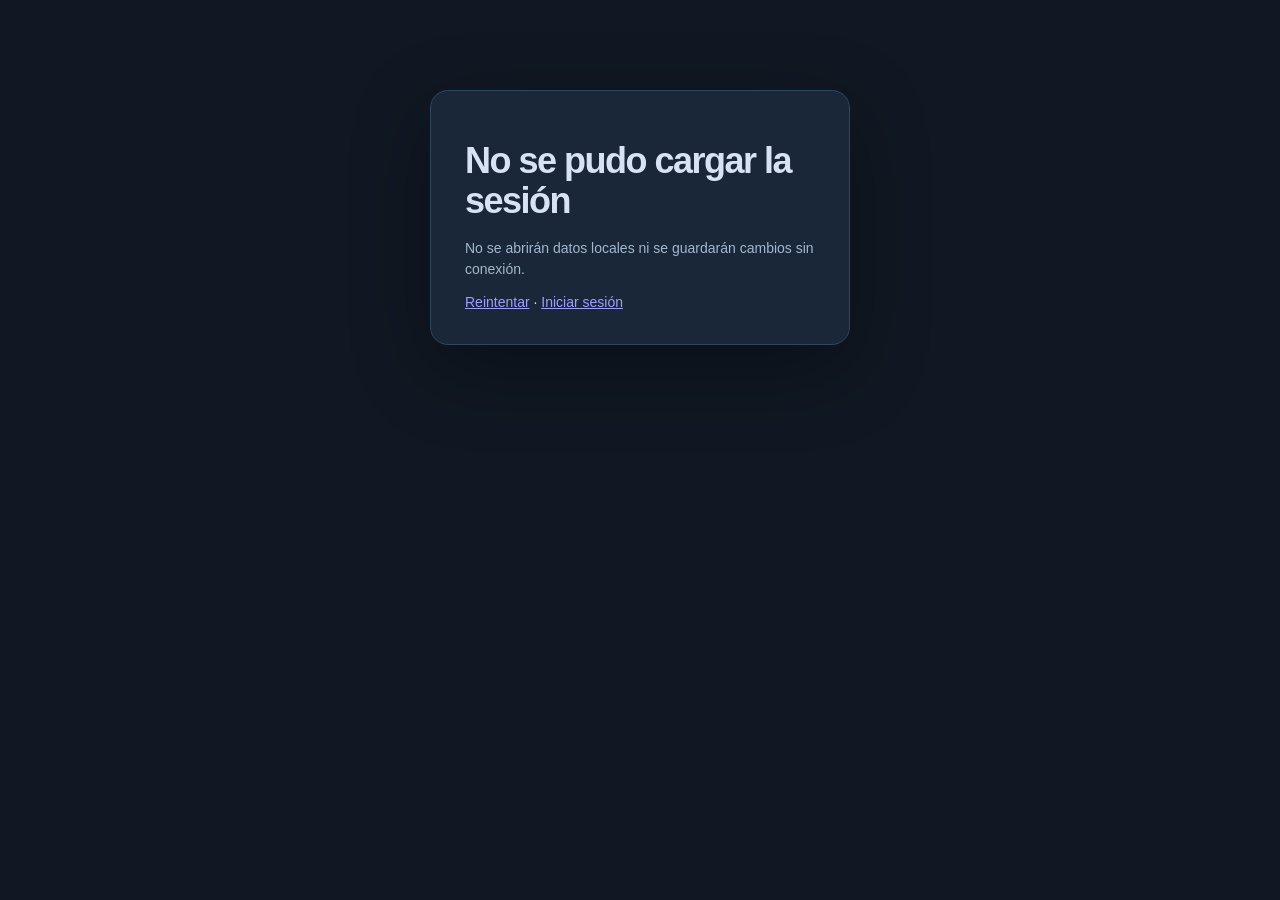
==== commit 3429bca2: "as" ====
--- a/index.html
+++ b/index.html
@@ -11,6 +11,7 @@
   <link rel="stylesheet" href="styles.css"/>
   <link rel="stylesheet" href="dark-theme.css"/>
   <link rel="stylesheet" href="planner-integration.css"/>
+<link rel="stylesheet" href="auth.css">
 </head>
 <body>
 <div class="app-shell">
@@ -97,7 +98,7 @@
             <p class="body-copy">Al abrir SAFE Security con <strong>INICIAR-COTIZADOR.bat y Python 3</strong>, los proveedores se guardan en <code>proveedores/proveedores.json</code> dentro de la carpeta del programa. En modo navegador se guardan localmente en ese navegador; si elegiste una carpeta autorizada, también puede existir <code>cotizaciones/proveedores.json</code>.</p>
             <div class="info-note small" style="margin-top:12px">Para respaldar toda la información (proveedores, productos, paquetes, cotizaciones y configuración), descargá el JSON completo y conservá una copia fuera de la carpeta del programa. El archivo contiene información interna: no lo envíes al cliente.</div>
             <div class="inline-actions supplier-backup-actions">
-              <button type="button" class="btn btn-primary" id="supplierBackupNow">↓ Descargar respaldo completo</button>
+              <button type="button" class="btn btn-primary" id="supplierBackupNow">↓ Descargar respaldo comercial JSON</button>
               <button type="button" class="btn btn-outline" data-view="configuracion">Ver configuración y respaldos</button>
             </div>
           </div>
@@ -126,6 +127,9 @@
 </div>
 <script src="assets/logo-data.js"></script>
 <script src="pdf.js"></script>
+<script>window.__SAFE_SERVER_REQUIRED=/^https?:$/.test(location.protocol);</script>
+<script src="session.js"></script>
+<script src="safe-server.js"></script>
 <script src="app.js"></script>
 <script src="technical.js"></script>
 <script src="planner-document.js"></script>
--- a/styles.css
+++ b/styles.css
@@ -183,3 +183,11 @@
 @media (max-width: 470px) {
   .supplier-backup-actions .btn { white-space: normal; width: 100%; }
 }
+
+.catalog-product{display:flex;align-items:center;gap:10px;min-width:0}
+.catalog-thumb{width:72px;height:72px;object-fit:cover;border-radius:8px;border:1px solid var(--border);background:#fff;cursor:zoom-in;flex:none;padding:0}
+.picker-thumb{width:42px;height:42px;object-fit:cover;border-radius:8px;border:1px solid var(--border);background:#fff;flex:none}
+.modal-image-preview{width:96px;height:96px;object-fit:cover;border-radius:8px;border:1px solid var(--border);background:#fff}
+.product-image-row{display:flex;align-items:center;gap:12px;flex-wrap:wrap}
+.product-image-row input[type=file]{font-size:12px;max-width:230px}
+.product-image-view img{max-width:100%;max-height:68vh;display:block;margin:0 auto;border-radius:12px;border:1px solid var(--border)}
--- a/planner-integration.css
+++ b/planner-integration.css
@@ -1,7 +1,7 @@
 .planner-toolbar{display:flex;align-items:center;flex-wrap:wrap;gap:10px;padding:14px 16px;background:var(--surface);border:1px solid var(--border);border-radius:12px;margin-bottom:12px}.planner-toolbar strong{margin-right:auto;font-size:13px}.planner-toolbar #plannerSaveStatus{font-size:11px;color:var(--muted)}.safe-planner-frame{width:100%;height:850px;display:block;border:1px solid var(--border);border-radius:12px;background:var(--bg);color-scheme:normal}.planner-material-row{display:flex;gap:10px;flex-wrap:wrap}.planner-material-row select{flex:1;min-width:180px}.planner-material-row input{width:90px}.planner-material-row input,.planner-material-row select{background:var(--surface);color:var(--text);border:1px solid var(--border);border-radius:8px;padding:10px}#plannerMaterials{margin-top:20px}#view-plano.active-view{margin-inline:-20px}#view-plano .page-heading{margin-bottom:18px}@media(min-width:1500px){.safe-planner-frame{height:900px}}@media(max-width:800px){#view-plano.active-view{margin-inline:0}.safe-planner-frame{height:1250px}.planner-toolbar{align-items:stretch}.planner-toolbar strong,.planner-toolbar #plannerSaveStatus{width:100%}.planner-toolbar .btn{flex:1;white-space:normal}.topbar-right{gap:8px}.topbar-right [data-theme-toggle]{font-size:10px;padding:7px}.topbar-right .top-date{display:none}}
 
 /* Laptop workspace and native fullscreen, with expanded-layout fallback. */
-.safe-planner-frame{height:clamp(580px,76vh,850px)}body.planner-expanded-active{overflow:hidden}#view-plano.planner-expanded{display:flex!important;flex-direction:column;position:fixed;inset:0;z-index:120;width:100vw;height:100dvh;height:100vh;margin:0!important;padding:0;background:var(--bg);overflow:hidden}#view-plano.planner-expanded>.page-heading,#view-plano.planner-expanded>p{display:none}#view-plano.planner-expanded>.planner-toolbar{flex:0 0 auto;margin:0;border:0;border-bottom:1px solid var(--border);border-radius:0;padding:10px 16px;gap:8px}#view-plano.planner-expanded>.safe-planner-frame{flex:1 1 0%;min-height:0;height:0;width:100%;border:0;border-radius:0}#view-plano.planner-expanded>#plannerMaterials:not([hidden]){flex:0 0 auto;max-height:30vh;overflow:auto;margin:0;border-radius:0}#plannerFullscreen[aria-pressed=true]{background:#235d9f;color:#fff}html[data-theme=dark] #plannerFullscreen{background:#235d9f!important;border-color:#397bbd!important;color:white!important}@media(max-width:900px){#view-plano.planner-expanded .planner-toolbar #plannerSaveStatus{display:none}#view-plano.planner-expanded .planner-toolbar strong{font-size:11px}#view-plano.planner-expanded .planner-toolbar .btn{font-size:10px;padding:8px;min-height:32px}#view-plano.planner-expanded .planner-toolbar strong{width:auto}#view-plano.planner-expanded .planner-toolbar .btn{flex:0 1 auto}}@media print{#view-plano.planner-expanded{display:none!important}}
+.safe-planner-frame{height:clamp(580px,76vh,850px)}body.planner-expanded-active{overflow:hidden}#view-plano.planner-expanded{display:flex!important;flex-direction:column;position:fixed;inset:0;z-index:120;width:100vw;height:100dvh!important;height:100vh!important;margin:0!important;padding:0;background:var(--bg);overflow:hidden}#view-plano.planner-expanded>.page-heading,#view-plano.planner-expanded>p{display:none}#view-plano.planner-expanded>.planner-toolbar{flex:0 0 auto;margin:0;border:0;border-bottom:1px solid var(--border);border-radius:0;padding:10px 16px;gap:8px}#view-plano.planner-expanded>.safe-planner-frame{flex:1 1 0%;min-height:0;height:0;width:100%;border:0;border-radius:0}#view-plano.planner-expanded>#plannerMaterials:not([hidden]){flex:0 0 auto;max-height:30vh;overflow:auto;margin:0;border-radius:0}#plannerFullscreen[aria-pressed=true]{background:#235d9f;color:#fff}html[data-theme=dark] #plannerFullscreen{background:#235d9f!important;border-color:#397bbd!important;color:white!important}@media(max-width:900px){#view-plano.planner-expanded .planner-toolbar #plannerSaveStatus{display:none}#view-plano.planner-expanded .planner-toolbar strong{font-size:11px}#view-plano.planner-expanded .planner-toolbar .btn{font-size:10px;padding:8px;min-height:32px}#view-plano.planner-expanded .planner-toolbar strong{width:auto}#view-plano.planner-expanded .planner-toolbar .btn{flex:0 1 auto}}@media print{#view-plano.planner-expanded{display:none!important}}
 
 /* Keep surrounding SAFE chrome compact; the editor owns its canvas toolbar. */
 #view-plano>.tiny-muted{font-size:11px;line-height:1.5;margin:8px 0 12px}#view-plano .planner-toolbar{padding:10px 12px;gap:8px}#view-plano .planner-toolbar .btn{font-size:11px;min-height:32px}#view-plano>.safe-planner-frame{min-width:0;overflow:hidden}#view-plano.planner-expanded>.safe-planner-frame{min-height:0}
--- a/auth.css
+++ b/auth.css
@@ -0,0 +1 @@
+:root{font-family:Segoe UI,Arial,sans-serif;color-scheme:dark}*{box-sizing:border-box}.login-page{margin:0;min-height:100dvh;display:grid;place-items:center;background:#101a29;color:#e0eaf7;padding:24px}.auth-card{width:min(420px,100%);padding:34px;background:#192739;border:1px solid #30465f;border-radius:18px;box-shadow:0 24px 80px #0005}.auth-kicker{letter-spacing:.16em;color:#80baff;font-size:12px;font-weight:700}.auth-card h1{margin:16px 0}.auth-card p{color:#a4b7cd;line-height:1.5}.auth-card label,.auth-dialog label{display:grid;gap:8px;margin:20px 0}.auth-card input,.auth-dialog input{padding:12px;background:#101a29;color:#fff;border:1px solid #46627f;border-radius:8px;font-size:16px;width:100%}.auth-card button,.auth-dialog button{padding:12px 18px;background:#236dc1;color:white;border:1px solid #5a9fe9;border-radius:8px;cursor:pointer;font:inherit}.auth-card button{width:100%}#loginError,.server-error{color:#ffb7a7!important}.safe-server-bar{display:flex;gap:12px;align-items:center;flex-wrap:wrap;padding:9px 16px;background:#15273e;color:#d6e8ff;border-bottom:1px solid #395675;font:12px Segoe UI,Arial,sans-serif;position:relative;z-index:100}.safe-server-bar span{margin-right:auto}.safe-server-bar a{color:#a7d1ff}.safe-server-bar button{font:inherit;cursor:pointer;color:#d6e8ff;background:transparent;border:1px solid #44617e;border-radius:5px;padding:5px 8px}.auth-dialog{background:#192739;color:#e0eaf7;border:1px solid #46627f;border-radius:12px;padding:26px;max-width:95vw;width:400px}.auth-dialog::backdrop{background:#0009}.cctv-page{margin:0;background:#101a29;color:#e0eaf7}.cctv-toolbar{display:flex;gap:14px;align-items:center;padding:14px;flex-wrap:wrap}.cctv-toolbar h1{font-size:18px;margin:0 auto 0 0}.cctv-toolbar button,#plans button{cursor:pointer;padding:8px 12px;border:1px solid #46627f;background:#192739;color:#e0eaf7;border-radius:7px}#plans{display:flex;gap:8px;flex-wrap:wrap;padding:0 14px 12px}.cctv-page iframe{display:block;width:100%;height:calc(100dvh - 165px);min-height:480px;border:0}.cctv-page #plannerSaveStatus{padding:6px 14px;color:#a7d1ff;font-size:12px}.cctv-page #emptyPlan{padding:50px;text-align:center;color:#a4b7cd}
